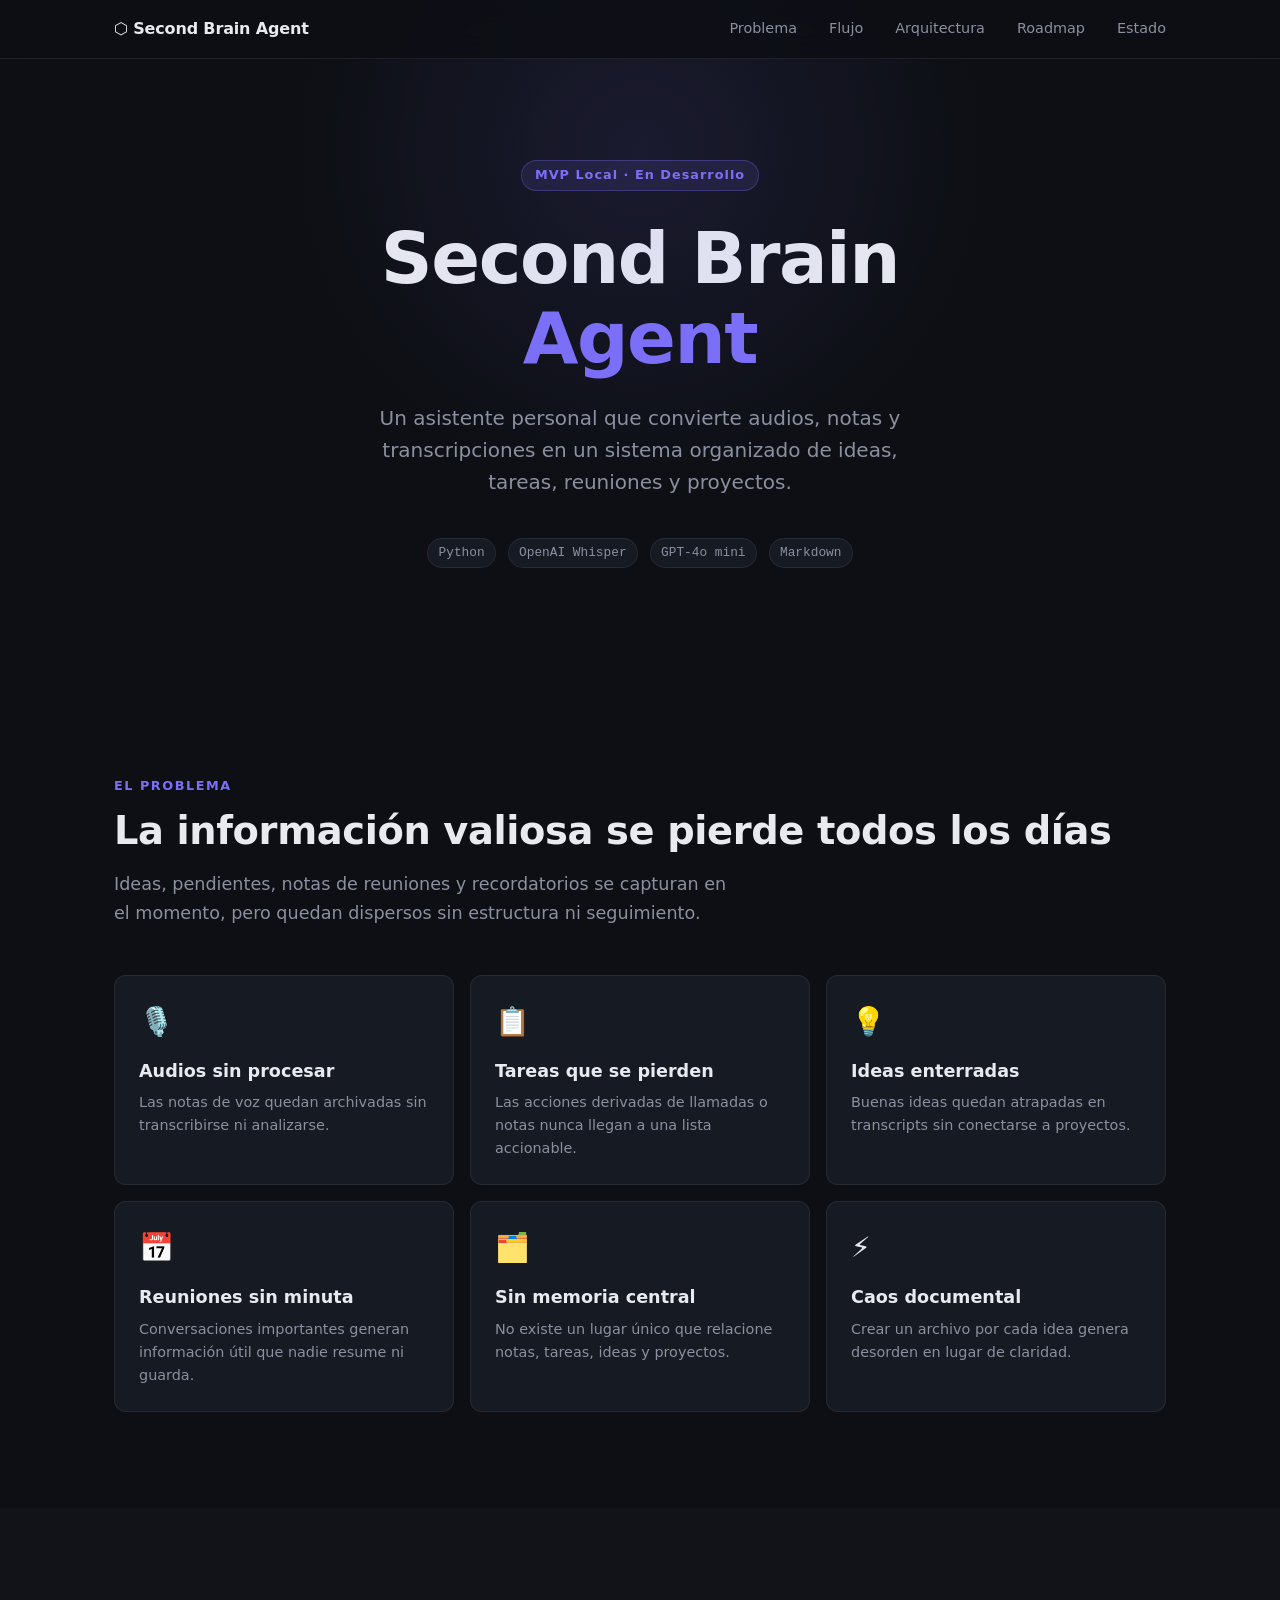
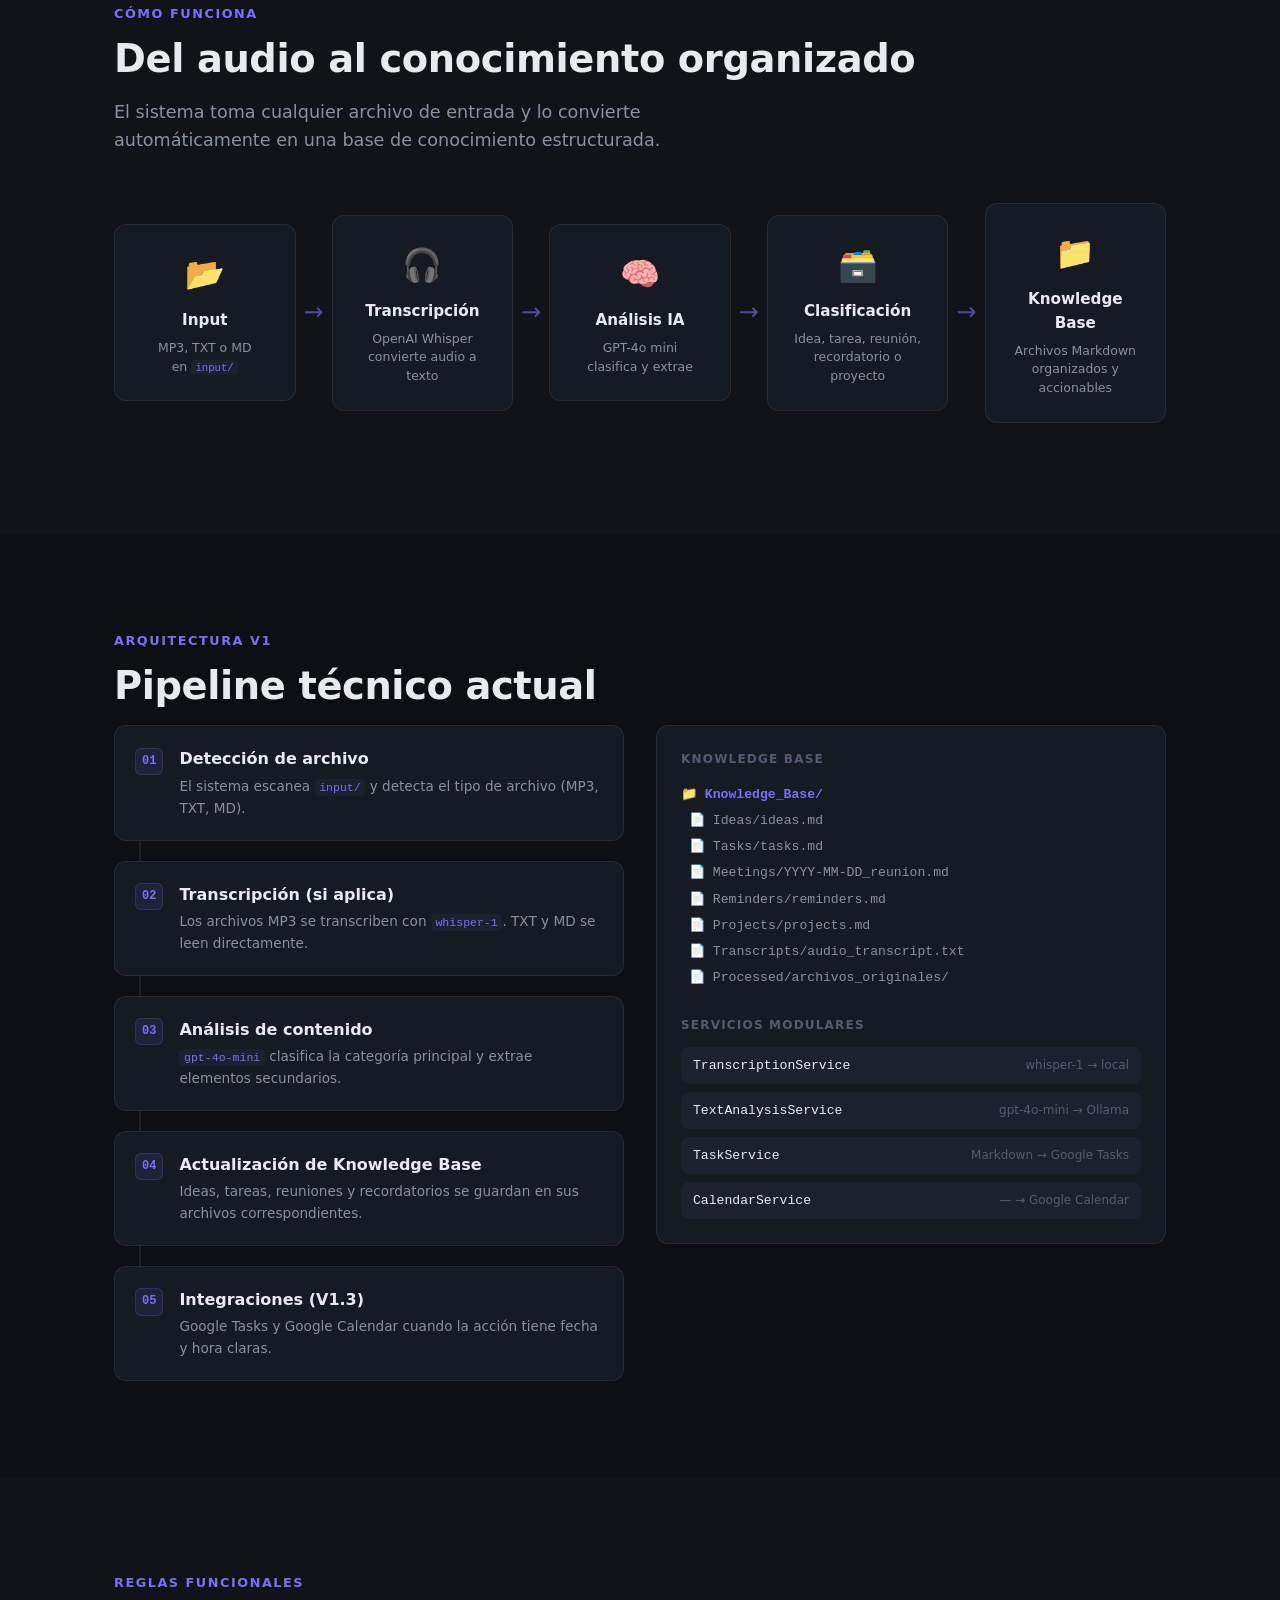
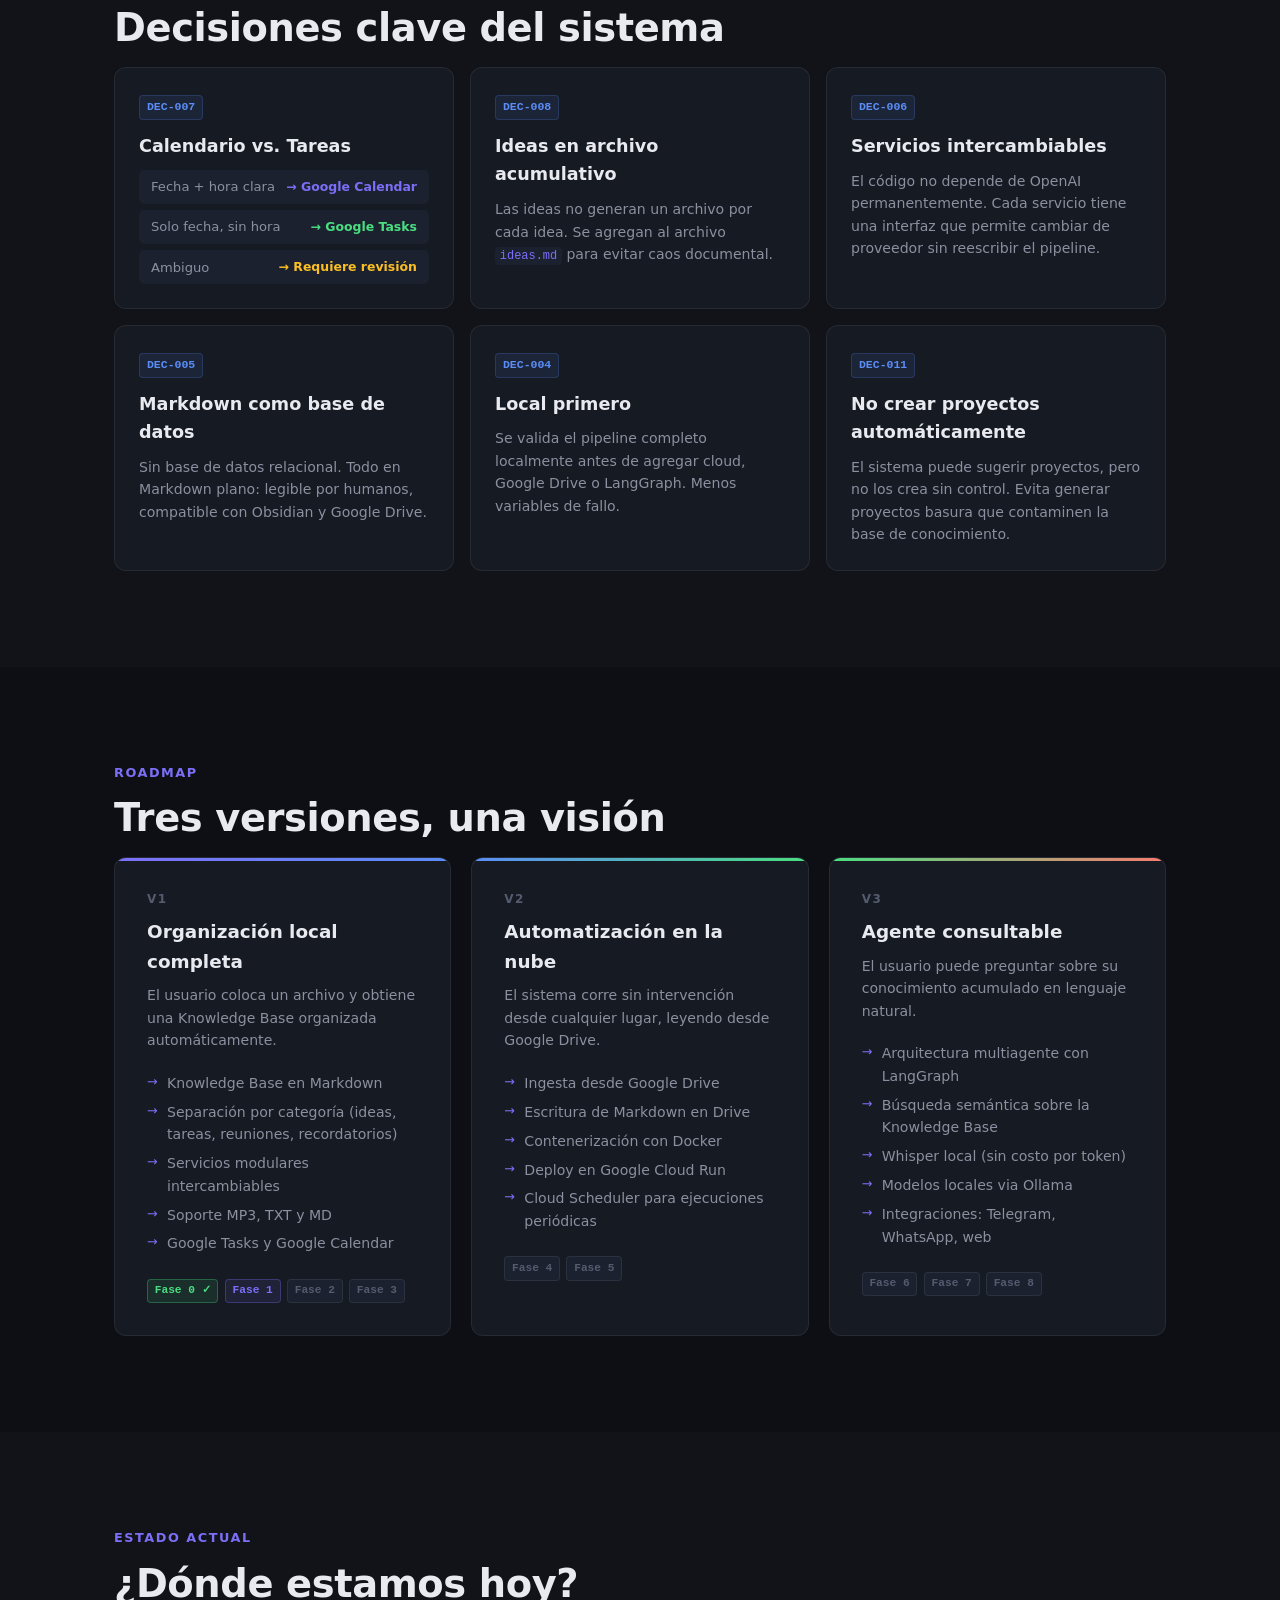
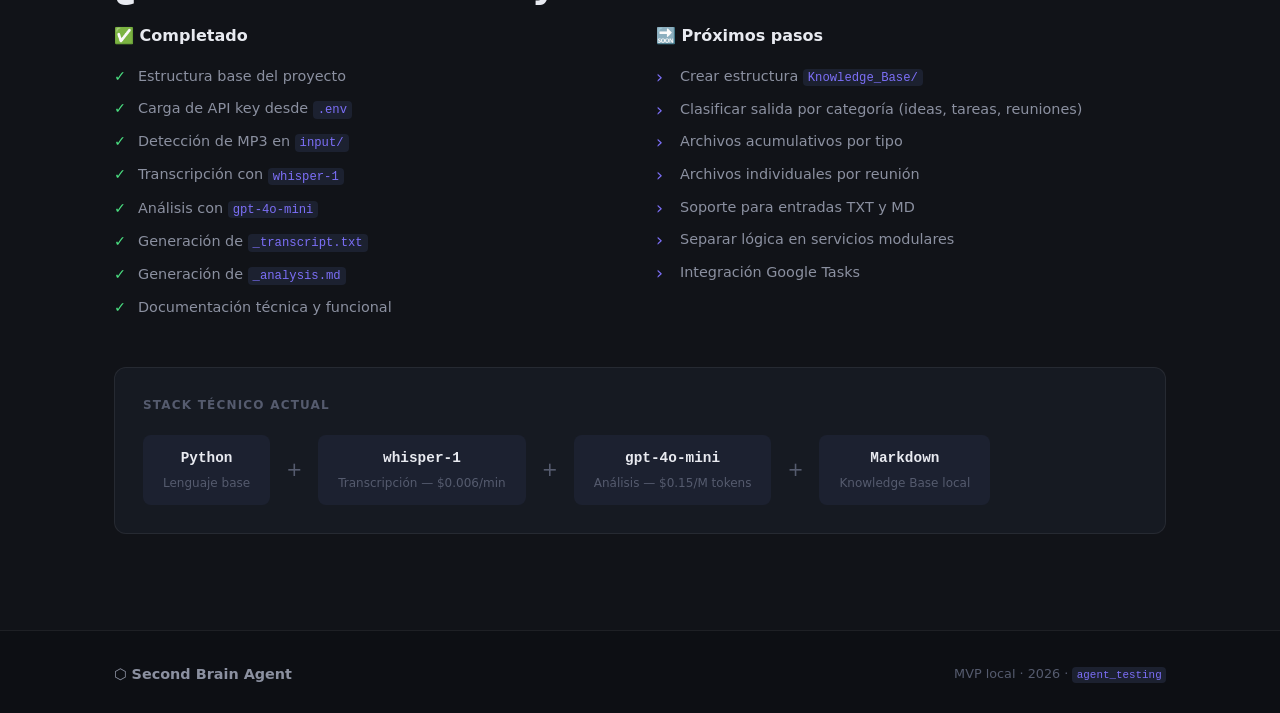
==== site/index.html @ 61d52dc9 "Refactor MVP into service modules Refactor MVP into service modules" ====
<!DOCTYPE html>
<html lang="es">
<head>
  <meta charset="UTF-8">
  <meta name="viewport" content="width=device-width, initial-scale=1.0">
  <title>Second Brain Agent</title>
  <link rel="stylesheet" href="styles.css">
</head>
<body>

  <!-- NAV -->
  <nav>
    <div class="nav-inner">
      <span class="nav-logo">⬡ Second Brain Agent</span>
      <div class="nav-links">
        <a href="#problema">Problema</a>
        <a href="#flujo">Flujo</a>
        <a href="#arquitectura">Arquitectura</a>
        <a href="#roadmap">Roadmap</a>
        <a href="#estado">Estado</a>
      </div>
    </div>
  </nav>

  <!-- HERO -->
  <section class="hero">
    <div class="container">
      <div class="badge">MVP Local · En Desarrollo</div>
      <h1>Second Brain<br><span class="accent">Agent</span></h1>
      <p class="hero-sub">
        Un asistente personal que convierte audios, notas y transcripciones
        en un sistema organizado de ideas, tareas, reuniones y proyectos.
      </p>
      <div class="hero-stack">
        <span class="tag">Python</span>
        <span class="tag">OpenAI Whisper</span>
        <span class="tag">GPT-4o mini</span>
        <span class="tag">Markdown</span>
      </div>
    </div>
  </section>

  <!-- PROBLEMA -->
  <section id="problema" class="section">
    <div class="container">
      <div class="section-label">El problema</div>
      <h2>La información valiosa se pierde todos los días</h2>
      <p class="section-intro">
        Ideas, pendientes, notas de reuniones y recordatorios se capturan en el momento,
        pero quedan dispersos sin estructura ni seguimiento.
      </p>
      <div class="problems-grid">
        <div class="problem-card">
          <div class="problem-icon">🎙️</div>
          <h3>Audios sin procesar</h3>
          <p>Las notas de voz quedan archivadas sin transcribirse ni analizarse.</p>
        </div>
        <div class="problem-card">
          <div class="problem-icon">📋</div>
          <h3>Tareas que se pierden</h3>
          <p>Las acciones derivadas de llamadas o notas nunca llegan a una lista accionable.</p>
        </div>
        <div class="problem-card">
          <div class="problem-icon">💡</div>
          <h3>Ideas enterradas</h3>
          <p>Buenas ideas quedan atrapadas en transcripts sin conectarse a proyectos.</p>
        </div>
        <div class="problem-card">
          <div class="problem-icon">📅</div>
          <h3>Reuniones sin minuta</h3>
          <p>Conversaciones importantes generan información útil que nadie resume ni guarda.</p>
        </div>
        <div class="problem-card">
          <div class="problem-icon">🗂️</div>
          <h3>Sin memoria central</h3>
          <p>No existe un lugar único que relacione notas, tareas, ideas y proyectos.</p>
        </div>
        <div class="problem-card">
          <div class="problem-icon">⚡</div>
          <h3>Caos documental</h3>
          <p>Crear un archivo por cada idea genera desorden en lugar de claridad.</p>
        </div>
      </div>
    </div>
  </section>

  <!-- FLUJO -->
  <section id="flujo" class="section section-dark">
    <div class="container">
      <div class="section-label">Cómo funciona</div>
      <h2>Del audio al conocimiento organizado</h2>
      <p class="section-intro">
        El sistema toma cualquier archivo de entrada y lo convierte automáticamente
        en una base de conocimiento estructurada.
      </p>
      <div class="flow">
        <div class="flow-step">
          <div class="flow-icon">📂</div>
          <div class="flow-label">Input</div>
          <div class="flow-desc">MP3, TXT o MD<br>en <code>input/</code></div>
        </div>
        <div class="flow-arrow">→</div>
        <div class="flow-step">
          <div class="flow-icon">🎧</div>
          <div class="flow-label">Transcripción</div>
          <div class="flow-desc">OpenAI Whisper<br>convierte audio a texto</div>
        </div>
        <div class="flow-arrow">→</div>
        <div class="flow-step">
          <div class="flow-icon">🧠</div>
          <div class="flow-label">Análisis IA</div>
          <div class="flow-desc">GPT-4o mini<br>clasifica y extrae</div>
        </div>
        <div class="flow-arrow">→</div>
        <div class="flow-step">
          <div class="flow-icon">🗃️</div>
          <div class="flow-label">Clasificación</div>
          <div class="flow-desc">Idea, tarea, reunión,<br>recordatorio o proyecto</div>
        </div>
        <div class="flow-arrow">→</div>
        <div class="flow-step">
          <div class="flow-icon">📁</div>
          <div class="flow-label">Knowledge Base</div>
          <div class="flow-desc">Archivos Markdown<br>organizados y accionables</div>
        </div>
      </div>
    </div>
  </section>

  <!-- ARQUITECTURA V1 -->
  <section id="arquitectura" class="section">
    <div class="container">
      <div class="section-label">Arquitectura V1</div>
      <h2>Pipeline técnico actual</h2>
      <div class="arch-grid">
        <div class="arch-pipeline">
          <div class="pipeline-step">
            <span class="step-num">01</span>
            <div>
              <strong>Detección de archivo</strong>
              <p>El sistema escanea <code>input/</code> y detecta el tipo de archivo (MP3, TXT, MD).</p>
            </div>
          </div>
          <div class="pipeline-connector"></div>
          <div class="pipeline-step">
            <span class="step-num">02</span>
            <div>
              <strong>Transcripción (si aplica)</strong>
              <p>Los archivos MP3 se transcriben con <code>whisper-1</code>. TXT y MD se leen directamente.</p>
            </div>
          </div>
          <div class="pipeline-connector"></div>
          <div class="pipeline-step">
            <span class="step-num">03</span>
            <div>
              <strong>Análisis de contenido</strong>
              <p><code>gpt-4o-mini</code> clasifica la categoría principal y extrae elementos secundarios.</p>
            </div>
          </div>
          <div class="pipeline-connector"></div>
          <div class="pipeline-step">
            <span class="step-num">04</span>
            <div>
              <strong>Actualización de Knowledge Base</strong>
              <p>Ideas, tareas, reuniones y recordatorios se guardan en sus archivos correspondientes.</p>
            </div>
          </div>
          <div class="pipeline-connector"></div>
          <div class="pipeline-step">
            <span class="step-num">05</span>
            <div>
              <strong>Integraciones (V1.3)</strong>
              <p>Google Tasks y Google Calendar cuando la acción tiene fecha y hora claras.</p>
            </div>
          </div>
        </div>
        <div class="arch-output">
          <div class="output-title">Knowledge Base</div>
          <div class="file-tree">
            <div class="tree-item folder">📁 Knowledge_Base/</div>
            <div class="tree-item file">  📄 Ideas/ideas.md</div>
            <div class="tree-item file">  📄 Tasks/tasks.md</div>
            <div class="tree-item file">  📄 Meetings/YYYY-MM-DD_reunion.md</div>
            <div class="tree-item file">  📄 Reminders/reminders.md</div>
            <div class="tree-item file">  📄 Projects/projects.md</div>
            <div class="tree-item file">  📄 Transcripts/audio_transcript.txt</div>
            <div class="tree-item file">  📄 Processed/archivos_originales/</div>
          </div>
          <div class="services-title">Servicios modulares</div>
          <div class="services-list">
            <div class="service-item">
              <span class="service-name">TranscriptionService</span>
              <span class="service-impl">whisper-1 → local</span>
            </div>
            <div class="service-item">
              <span class="service-name">TextAnalysisService</span>
              <span class="service-impl">gpt-4o-mini → Ollama</span>
            </div>
            <div class="service-item">
              <span class="service-name">TaskService</span>
              <span class="service-impl">Markdown → Google Tasks</span>
            </div>
            <div class="service-item">
              <span class="service-name">CalendarService</span>
              <span class="service-impl">— → Google Calendar</span>
            </div>
          </div>
        </div>
      </div>
    </div>
  </section>

  <!-- DECISIONES -->
  <section class="section section-dark">
    <div class="container">
      <div class="section-label">Reglas funcionales</div>
      <h2>Decisiones clave del sistema</h2>
      <div class="decisions-grid">
        <div class="decision-card">
          <div class="decision-tag">DEC-007</div>
          <h3>Calendario vs. Tareas</h3>
          <div class="rule-table">
            <div class="rule-row">
              <span class="rule-case">Fecha + hora clara</span>
              <span class="rule-result result-calendar">→ Google Calendar</span>
            </div>
            <div class="rule-row">
              <span class="rule-case">Solo fecha, sin hora</span>
              <span class="rule-result result-task">→ Google Tasks</span>
            </div>
            <div class="rule-row">
              <span class="rule-case">Ambiguo</span>
              <span class="rule-result result-review">→ Requiere revisión</span>
            </div>
          </div>
        </div>
        <div class="decision-card">
          <div class="decision-tag">DEC-008</div>
          <h3>Ideas en archivo acumulativo</h3>
          <p>Las ideas no generan un archivo por cada idea. Se agregan al archivo <code>ideas.md</code> para evitar caos documental.</p>
        </div>
        <div class="decision-card">
          <div class="decision-tag">DEC-006</div>
          <h3>Servicios intercambiables</h3>
          <p>El código no depende de OpenAI permanentemente. Cada servicio tiene una interfaz que permite cambiar de proveedor sin reescribir el pipeline.</p>
        </div>
        <div class="decision-card">
          <div class="decision-tag">DEC-005</div>
          <h3>Markdown como base de datos</h3>
          <p>Sin base de datos relacional. Todo en Markdown plano: legible por humanos, compatible con Obsidian y Google Drive.</p>
        </div>
        <div class="decision-card">
          <div class="decision-tag">DEC-004</div>
          <h3>Local primero</h3>
          <p>Se valida el pipeline completo localmente antes de agregar cloud, Google Drive o LangGraph. Menos variables de fallo.</p>
        </div>
        <div class="decision-card">
          <div class="decision-tag">DEC-011</div>
          <h3>No crear proyectos automáticamente</h3>
          <p>El sistema puede sugerir proyectos, pero no los crea sin control. Evita generar proyectos basura que contaminen la base de conocimiento.</p>
        </div>
      </div>
    </div>
  </section>

  <!-- ROADMAP -->
  <section id="roadmap" class="section">
    <div class="container">
      <div class="section-label">Roadmap</div>
      <h2>Tres versiones, una visión</h2>
      <div class="roadmap-grid">
        <div class="roadmap-card roadmap-v1">
          <div class="roadmap-version">V1</div>
          <h3>Organización local completa</h3>
          <p class="roadmap-goal">El usuario coloca un archivo y obtiene una Knowledge Base organizada automáticamente.</p>
          <ul>
            <li>Knowledge Base en Markdown</li>
            <li>Separación por categoría (ideas, tareas, reuniones, recordatorios)</li>
            <li>Servicios modulares intercambiables</li>
            <li>Soporte MP3, TXT y MD</li>
            <li>Google Tasks y Google Calendar</li>
          </ul>
          <div class="roadmap-phases">
            <span class="phase done">Fase 0 ✓</span>
            <span class="phase active">Fase 1</span>
            <span class="phase">Fase 2</span>
            <span class="phase">Fase 3</span>
          </div>
        </div>
        <div class="roadmap-card roadmap-v2">
          <div class="roadmap-version">V2</div>
          <h3>Automatización en la nube</h3>
          <p class="roadmap-goal">El sistema corre sin intervención desde cualquier lugar, leyendo desde Google Drive.</p>
          <ul>
            <li>Ingesta desde Google Drive</li>
            <li>Escritura de Markdown en Drive</li>
            <li>Contenerización con Docker</li>
            <li>Deploy en Google Cloud Run</li>
            <li>Cloud Scheduler para ejecuciones periódicas</li>
          </ul>
          <div class="roadmap-phases">
            <span class="phase">Fase 4</span>
            <span class="phase">Fase 5</span>
          </div>
        </div>
        <div class="roadmap-card roadmap-v3">
          <div class="roadmap-version">V3</div>
          <h3>Agente consultable</h3>
          <p class="roadmap-goal">El usuario puede preguntar sobre su conocimiento acumulado en lenguaje natural.</p>
          <ul>
            <li>Arquitectura multiagente con LangGraph</li>
            <li>Búsqueda semántica sobre la Knowledge Base</li>
            <li>Whisper local (sin costo por token)</li>
            <li>Modelos locales via Ollama</li>
            <li>Integraciones: Telegram, WhatsApp, web</li>
          </ul>
          <div class="roadmap-phases">
            <span class="phase">Fase 6</span>
            <span class="phase">Fase 7</span>
            <span class="phase">Fase 8</span>
          </div>
        </div>
      </div>
    </div>
  </section>

  <!-- ESTADO Y PRÓXIMOS PASOS -->
  <section id="estado" class="section section-dark">
    <div class="container">
      <div class="section-label">Estado actual</div>
      <h2>¿Dónde estamos hoy?</h2>
      <div class="status-grid">
        <div class="status-col">
          <h3>✅ Completado</h3>
          <ul class="status-list done-list">
            <li>Estructura base del proyecto</li>
            <li>Carga de API key desde <code>.env</code></li>
            <li>Detección de MP3 en <code>input/</code></li>
            <li>Transcripción con <code>whisper-1</code></li>
            <li>Análisis con <code>gpt-4o-mini</code></li>
            <li>Generación de <code>_transcript.txt</code></li>
            <li>Generación de <code>_analysis.md</code></li>
            <li>Documentación técnica y funcional</li>
          </ul>
        </div>
        <div class="status-col">
          <h3>🔜 Próximos pasos</h3>
          <ul class="status-list next-list">
            <li>Crear estructura <code>Knowledge_Base/</code></li>
            <li>Clasificar salida por categoría (ideas, tareas, reuniones)</li>
            <li>Archivos acumulativos por tipo</li>
            <li>Archivos individuales por reunión</li>
            <li>Soporte para entradas TXT y MD</li>
            <li>Separar lógica en servicios modulares</li>
            <li>Integración Google Tasks</li>
          </ul>
        </div>
      </div>
      <div class="current-stack">
        <div class="stack-title">Stack técnico actual</div>
        <div class="stack-items">
          <div class="stack-item">
            <div class="stack-name">Python</div>
            <div class="stack-role">Lenguaje base</div>
          </div>
          <div class="stack-sep">+</div>
          <div class="stack-item">
            <div class="stack-name">whisper-1</div>
            <div class="stack-role">Transcripción — $0.006/min</div>
          </div>
          <div class="stack-sep">+</div>
          <div class="stack-item">
            <div class="stack-name">gpt-4o-mini</div>
            <div class="stack-role">Análisis — $0.15/M tokens</div>
          </div>
          <div class="stack-sep">+</div>
          <div class="stack-item">
            <div class="stack-name">Markdown</div>
            <div class="stack-role">Knowledge Base local</div>
          </div>
        </div>
      </div>
    </div>
  </section>

  <!-- FOOTER -->
  <footer>
    <div class="container">
      <div class="footer-inner">
        <span class="footer-logo">⬡ Second Brain Agent</span>
        <span class="footer-note">MVP local · 2026 · <code>agent_testing</code></span>
      </div>
    </div>
  </footer>

</body>
</html>
---- site/styles.css ----
/* ─── Reset & Base ─────────────────────────────────── */
*, *::before, *::after { box-sizing: border-box; margin: 0; padding: 0; }

:root {
  --bg:         #0d0f14;
  --bg-alt:     #111318;
  --surface:    #161a22;
  --surface-2:  #1c2130;
  --border:     #ffffff12;
  --accent:     #7c6ff7;
  --accent-2:   #5b8df7;
  --accent-3:   #f77c6f;
  --text:       #e8eaf0;
  --text-muted: #8b90a0;
  --text-dim:   #555b6e;
  --green:      #4ade80;
  --yellow:     #fbbf24;
  --radius:     12px;
  --radius-sm:  8px;
  --font:       'Segoe UI', system-ui, -apple-system, sans-serif;
  --mono:       'Cascadia Code', 'Fira Code', 'Consolas', monospace;
}

html { scroll-behavior: smooth; }

body {
  font-family: var(--font);
  background: var(--bg);
  color: var(--text);
  line-height: 1.6;
  font-size: 16px;
}

/* ─── Typography ────────────────────────────────────── */
h1 { font-size: clamp(2.5rem, 6vw, 4.5rem); font-weight: 800; line-height: 1.1; letter-spacing: -0.02em; }
h2 { font-size: clamp(1.6rem, 3vw, 2.4rem); font-weight: 700; line-height: 1.2; letter-spacing: -0.01em; margin-bottom: 1rem; }
h3 { font-size: 1.1rem; font-weight: 600; margin-bottom: 0.5rem; }
p  { color: var(--text-muted); }
a  { color: var(--accent); text-decoration: none; }
a:hover { text-decoration: underline; }

code {
  font-family: var(--mono);
  font-size: 0.85em;
  background: var(--surface-2);
  color: var(--accent);
  padding: 0.15em 0.4em;
  border-radius: 4px;
}

/* ─── Layout ────────────────────────────────────────── */
.container { max-width: 1100px; margin: 0 auto; padding: 0 1.5rem; }
.section { padding: 6rem 0; }
.section-dark { background: var(--bg-alt); }

.section-label {
  font-size: 0.8rem;
  font-weight: 600;
  text-transform: uppercase;
  letter-spacing: 0.12em;
  color: var(--accent);
  margin-bottom: 0.75rem;
}

.section-intro {
  font-size: 1.1rem;
  max-width: 620px;
  margin-bottom: 3rem;
  color: var(--text-muted);
}

/* ─── Nav ───────────────────────────────────────────── */
nav {
  position: fixed;
  top: 0; left: 0; right: 0;
  z-index: 100;
  background: rgba(13,15,20,0.85);
  backdrop-filter: blur(12px);
  border-bottom: 1px solid var(--border);
}

.nav-inner {
  max-width: 1100px;
  margin: 0 auto;
  padding: 1rem 1.5rem;
  display: flex;
  align-items: center;
  justify-content: space-between;
}

.nav-logo {
  font-weight: 700;
  font-size: 1rem;
  color: var(--text);
  letter-spacing: -0.01em;
}

.nav-links { display: flex; gap: 2rem; }
.nav-links a { color: var(--text-muted); font-size: 0.9rem; transition: color 0.2s; }
.nav-links a:hover { color: var(--text); text-decoration: none; }

/* ─── Hero ──────────────────────────────────────────── */
.hero {
  padding: 10rem 0 7rem;
  text-align: center;
  position: relative;
  overflow: hidden;
}

.hero::before {
  content: '';
  position: absolute;
  top: -200px; left: 50%; transform: translateX(-50%);
  width: 700px; height: 700px;
  background: radial-gradient(circle, rgba(124,111,247,0.12) 0%, transparent 70%);
  pointer-events: none;
}

.badge {
  display: inline-block;
  background: rgba(124,111,247,0.12);
  border: 1px solid rgba(124,111,247,0.3);
  color: var(--accent);
  font-size: 0.8rem;
  font-weight: 600;
  letter-spacing: 0.08em;
  padding: 0.35em 1em;
  border-radius: 999px;
  margin-bottom: 1.75rem;
}

.accent { color: var(--accent); }

.hero-sub {
  font-size: clamp(1rem, 2vw, 1.25rem);
  color: var(--text-muted);
  max-width: 560px;
  margin: 1.5rem auto 2.5rem;
}

.hero-stack { display: flex; gap: 0.75rem; justify-content: center; flex-wrap: wrap; }

.tag {
  background: var(--surface);
  border: 1px solid var(--border);
  color: var(--text-muted);
  font-size: 0.8rem;
  font-family: var(--mono);
  padding: 0.3em 0.8em;
  border-radius: 999px;
}

/* ─── Problem Grid ──────────────────────────────────── */
.problems-grid {
  display: grid;
  grid-template-columns: repeat(auto-fit, minmax(280px, 1fr));
  gap: 1rem;
}

.problem-card {
  background: var(--surface);
  border: 1px solid var(--border);
  border-radius: var(--radius);
  padding: 1.5rem;
  transition: border-color 0.2s, transform 0.2s;
}

.problem-card:hover {
  border-color: rgba(124,111,247,0.3);
  transform: translateY(-2px);
}

.problem-icon { font-size: 1.75rem; margin-bottom: 0.75rem; }
.problem-card h3 { color: var(--text); margin-bottom: 0.4rem; }
.problem-card p { font-size: 0.9rem; }

/* ─── Flow ──────────────────────────────────────────── */
.flow {
  display: flex;
  align-items: center;
  gap: 0.5rem;
  overflow-x: auto;
  padding-bottom: 1rem;
}

.flow-step {
  background: var(--surface);
  border: 1px solid var(--border);
  border-radius: var(--radius);
  padding: 1.5rem 1.25rem;
  text-align: center;
  min-width: 160px;
  flex: 1;
}

.flow-icon { font-size: 2rem; margin-bottom: 0.5rem; }
.flow-label { font-weight: 700; font-size: 0.95rem; color: var(--text); margin-bottom: 0.4rem; }
.flow-desc { font-size: 0.78rem; color: var(--text-muted); line-height: 1.5; }

.flow-arrow {
  font-size: 1.5rem;
  color: var(--accent);
  flex-shrink: 0;
  opacity: 0.6;
}

/* ─── Architecture ──────────────────────────────────── */
.arch-grid {
  display: grid;
  grid-template-columns: 1fr 1fr;
  gap: 2rem;
  align-items: start;
}

.arch-pipeline { display: flex; flex-direction: column; }

.pipeline-step {
  display: flex;
  gap: 1rem;
  align-items: flex-start;
  background: var(--surface);
  border: 1px solid var(--border);
  border-radius: var(--radius);
  padding: 1.25rem;
}

.pipeline-step strong { color: var(--text); display: block; margin-bottom: 0.25rem; }
.pipeline-step p { font-size: 0.85rem; }

.step-num {
  font-family: var(--mono);
  font-size: 0.75rem;
  font-weight: 700;
  color: var(--accent);
  background: rgba(124,111,247,0.1);
  border: 1px solid rgba(124,111,247,0.2);
  padding: 0.25em 0.5em;
  border-radius: 6px;
  flex-shrink: 0;
  margin-top: 0.1rem;
}

.pipeline-connector {
  width: 2px;
  height: 1.25rem;
  background: var(--border);
  margin-left: 1.55rem;
}

.arch-output {
  background: var(--surface);
  border: 1px solid var(--border);
  border-radius: var(--radius);
  padding: 1.5rem;
  position: sticky;
  top: 5rem;
}

.output-title, .services-title {
  font-size: 0.75rem;
  font-weight: 700;
  text-transform: uppercase;
  letter-spacing: 0.1em;
  color: var(--text-dim);
  margin-bottom: 0.75rem;
}

.services-title { margin-top: 1.5rem; }

.file-tree { font-family: var(--mono); font-size: 0.82rem; line-height: 2; }
.tree-item { color: var(--text-muted); }
.tree-item.folder { color: var(--accent); font-weight: 600; }
.tree-item.file { padding-left: 0.5rem; }

.services-list { display: flex; flex-direction: column; gap: 0.5rem; }

.service-item {
  display: flex;
  justify-content: space-between;
  align-items: center;
  background: var(--surface-2);
  border-radius: var(--radius-sm);
  padding: 0.5rem 0.75rem;
  font-size: 0.82rem;
}

.service-name { font-family: var(--mono); color: var(--text); }
.service-impl { color: var(--text-dim); font-size: 0.75rem; }

/* ─── Decisions ─────────────────────────────────────── */
.decisions-grid {
  display: grid;
  grid-template-columns: repeat(auto-fit, minmax(300px, 1fr));
  gap: 1rem;
}

.decision-card {
  background: var(--surface);
  border: 1px solid var(--border);
  border-radius: var(--radius);
  padding: 1.5rem;
}

.decision-tag {
  font-family: var(--mono);
  font-size: 0.72rem;
  font-weight: 700;
  color: var(--accent-2);
  background: rgba(91,141,247,0.1);
  border: 1px solid rgba(91,141,247,0.2);
  display: inline-block;
  padding: 0.2em 0.6em;
  border-radius: 4px;
  margin-bottom: 0.75rem;
}

.decision-card h3 { color: var(--text); margin-bottom: 0.6rem; }
.decision-card p { font-size: 0.88rem; }

.rule-table { display: flex; flex-direction: column; gap: 0.4rem; margin-top: 0.5rem; }

.rule-row {
  display: flex;
  justify-content: space-between;
  align-items: center;
  font-size: 0.82rem;
  background: var(--surface-2);
  border-radius: 6px;
  padding: 0.4rem 0.75rem;
}

.rule-case { color: var(--text-muted); }
.rule-result { font-weight: 600; font-size: 0.78rem; }
.result-calendar { color: var(--accent); }
.result-task { color: var(--green); }
.result-review { color: var(--yellow); }

/* ─── Roadmap ───────────────────────────────────────── */
.roadmap-grid {
  display: grid;
  grid-template-columns: repeat(auto-fit, minmax(300px, 1fr));
  gap: 1.25rem;
}

.roadmap-card {
  border-radius: var(--radius);
  padding: 2rem;
  border: 1px solid var(--border);
  position: relative;
  overflow: hidden;
}

.roadmap-card::before {
  content: '';
  position: absolute;
  top: 0; left: 0; right: 0;
  height: 3px;
}

.roadmap-v1 { background: var(--surface); }
.roadmap-v1::before { background: linear-gradient(90deg, var(--accent), var(--accent-2)); }

.roadmap-v2 { background: var(--surface); }
.roadmap-v2::before { background: linear-gradient(90deg, var(--accent-2), #4ade80); }

.roadmap-v3 { background: var(--surface); }
.roadmap-v3::before { background: linear-gradient(90deg, #4ade80, var(--accent-3)); }

.roadmap-version {
  font-size: 0.75rem;
  font-weight: 800;
  text-transform: uppercase;
  letter-spacing: 0.12em;
  color: var(--text-dim);
  margin-bottom: 0.5rem;
}

.roadmap-card h3 { color: var(--text); font-size: 1.15rem; margin-bottom: 0.5rem; }
.roadmap-goal { font-size: 0.88rem; margin-bottom: 1.25rem; }

.roadmap-card ul {
  list-style: none;
  display: flex;
  flex-direction: column;
  gap: 0.4rem;
  margin-bottom: 1.5rem;
}

.roadmap-card li {
  font-size: 0.88rem;
  color: var(--text-muted);
  padding-left: 1.25rem;
  position: relative;
}

.roadmap-card li::before {
  content: '→';
  position: absolute;
  left: 0;
  color: var(--accent);
  font-size: 0.8rem;
}

.roadmap-phases { display: flex; gap: 0.4rem; flex-wrap: wrap; }

.phase {
  font-size: 0.7rem;
  font-weight: 600;
  font-family: var(--mono);
  background: var(--surface-2);
  border: 1px solid var(--border);
  color: var(--text-dim);
  padding: 0.2em 0.6em;
  border-radius: 4px;
}

.phase.done {
  background: rgba(74,222,128,0.1);
  border-color: rgba(74,222,128,0.3);
  color: var(--green);
}

.phase.active {
  background: rgba(124,111,247,0.1);
  border-color: rgba(124,111,247,0.3);
  color: var(--accent);
}

/* ─── Status ────────────────────────────────────────── */
.status-grid {
  display: grid;
  grid-template-columns: 1fr 1fr;
  gap: 2rem;
  margin-bottom: 3rem;
}

.status-col h3 { color: var(--text); font-size: 1rem; margin-bottom: 1rem; }

.status-list { list-style: none; display: flex; flex-direction: column; gap: 0.6rem; }

.status-list li {
  font-size: 0.9rem;
  color: var(--text-muted);
  padding-left: 1.5rem;
  position: relative;
}

.done-list li::before {
  content: '✓';
  position: absolute;
  left: 0;
  color: var(--green);
  font-weight: 700;
}

.next-list li::before {
  content: '›';
  position: absolute;
  left: 0;
  color: var(--accent);
  font-size: 1.1rem;
  line-height: 1.4;
}

.current-stack {
  background: var(--surface);
  border: 1px solid var(--border);
  border-radius: var(--radius);
  padding: 1.75rem;
}

.stack-title {
  font-size: 0.75rem;
  font-weight: 700;
  text-transform: uppercase;
  letter-spacing: 0.1em;
  color: var(--text-dim);
  margin-bottom: 1.25rem;
}

.stack-items {
  display: flex;
  align-items: center;
  gap: 1rem;
  flex-wrap: wrap;
}

.stack-item {
  background: var(--surface-2);
  border-radius: var(--radius-sm);
  padding: 0.75rem 1.25rem;
  text-align: center;
}

.stack-name {
  font-family: var(--mono);
  font-size: 0.9rem;
  color: var(--text);
  font-weight: 600;
  margin-bottom: 0.2rem;
}

.stack-role { font-size: 0.75rem; color: var(--text-dim); }

.stack-sep {
  color: var(--text-dim);
  font-size: 1.2rem;
  font-weight: 300;
}

/* ─── Footer ────────────────────────────────────────── */
footer {
  border-top: 1px solid var(--border);
  padding: 2rem 0;
  background: var(--bg);
}

.footer-inner {
  display: flex;
  justify-content: space-between;
  align-items: center;
}

.footer-logo { font-weight: 700; color: var(--text-muted); font-size: 0.9rem; }
.footer-note { font-size: 0.8rem; color: var(--text-dim); }

/* ─── Responsive ────────────────────────────────────── */
@media (max-width: 768px) {
  .nav-links { display: none; }

  .flow {
    flex-direction: column;
    align-items: stretch;
  }
  .flow-arrow { transform: rotate(90deg); text-align: center; }
  .flow-step { min-width: unset; }

  .arch-grid { grid-template-columns: 1fr; }
  .arch-output { position: static; }

  .status-grid { grid-template-columns: 1fr; }

  .stack-items { flex-direction: column; align-items: stretch; }
  .stack-sep { display: none; }

  .footer-inner { flex-direction: column; gap: 0.5rem; text-align: center; }
}

@media (max-width: 480px) {
  .section { padding: 4rem 0; }
  .hero { padding: 7rem 0 5rem; }
}
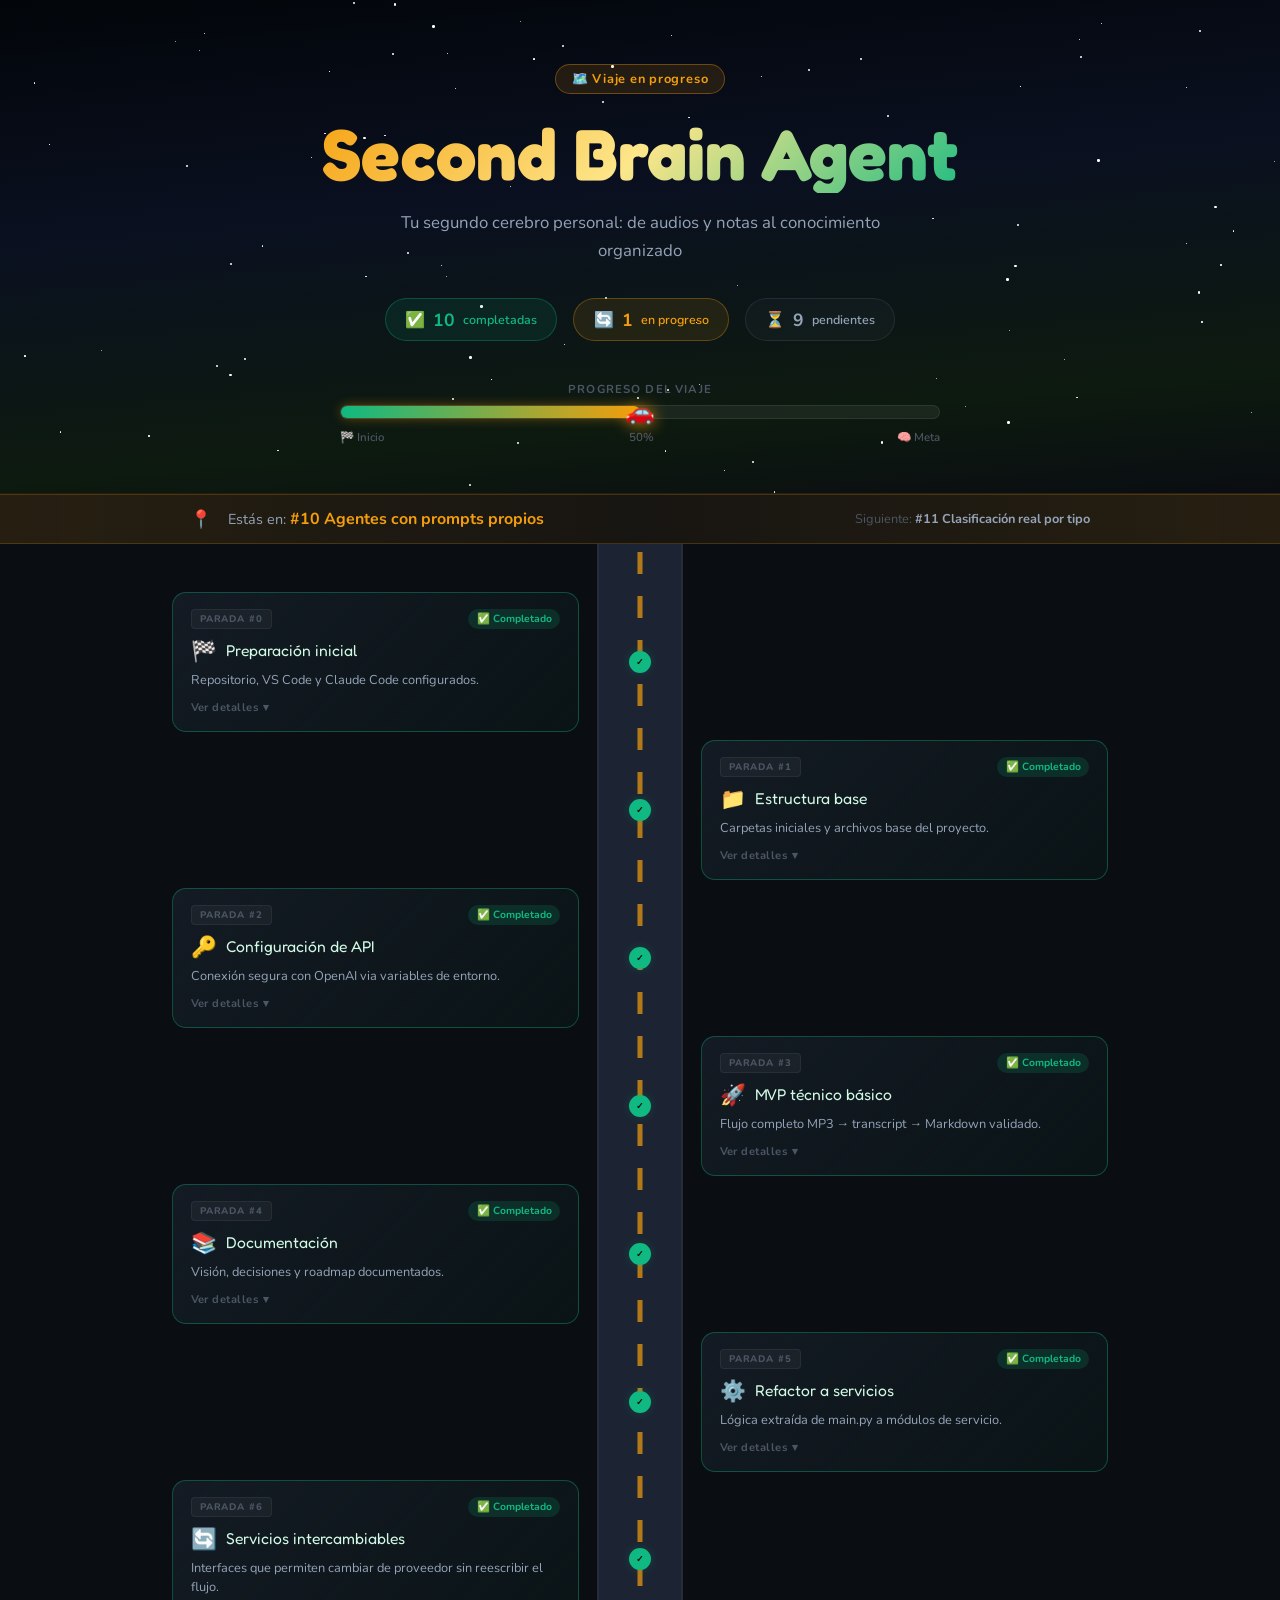
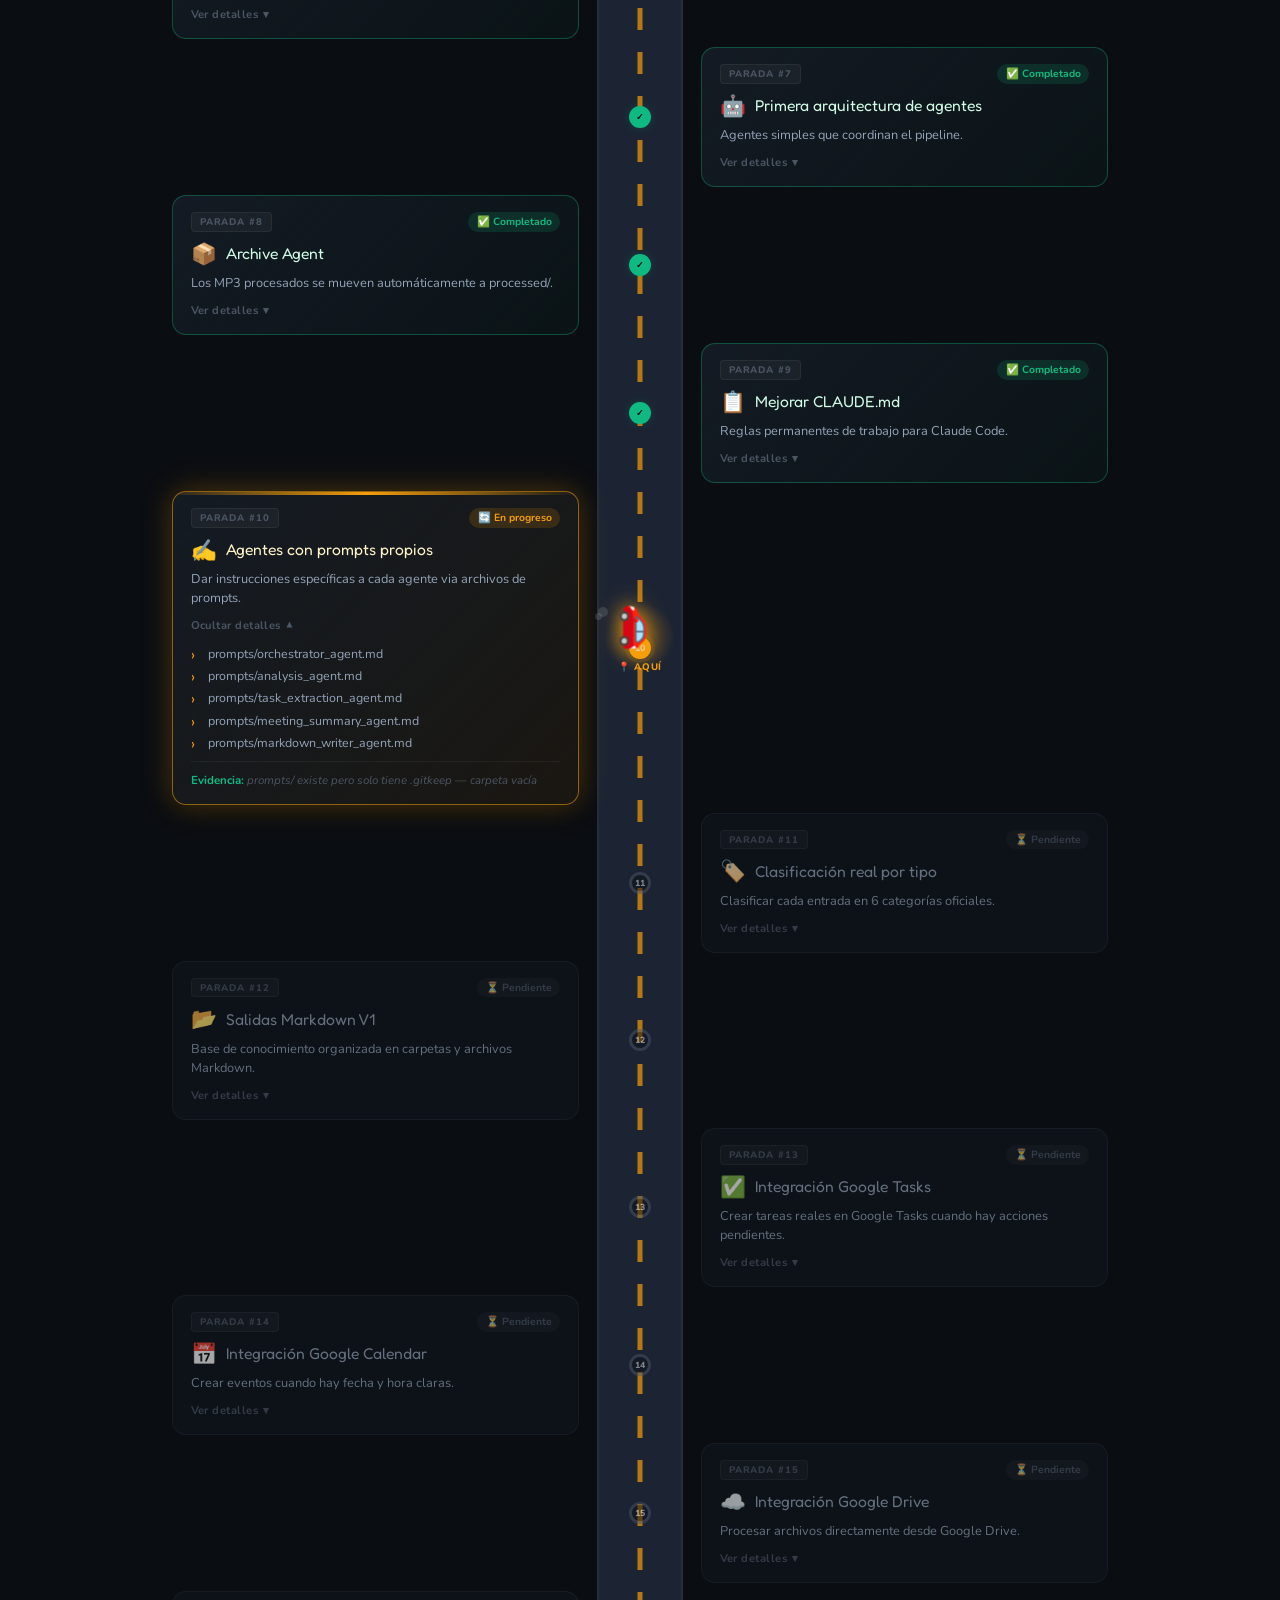
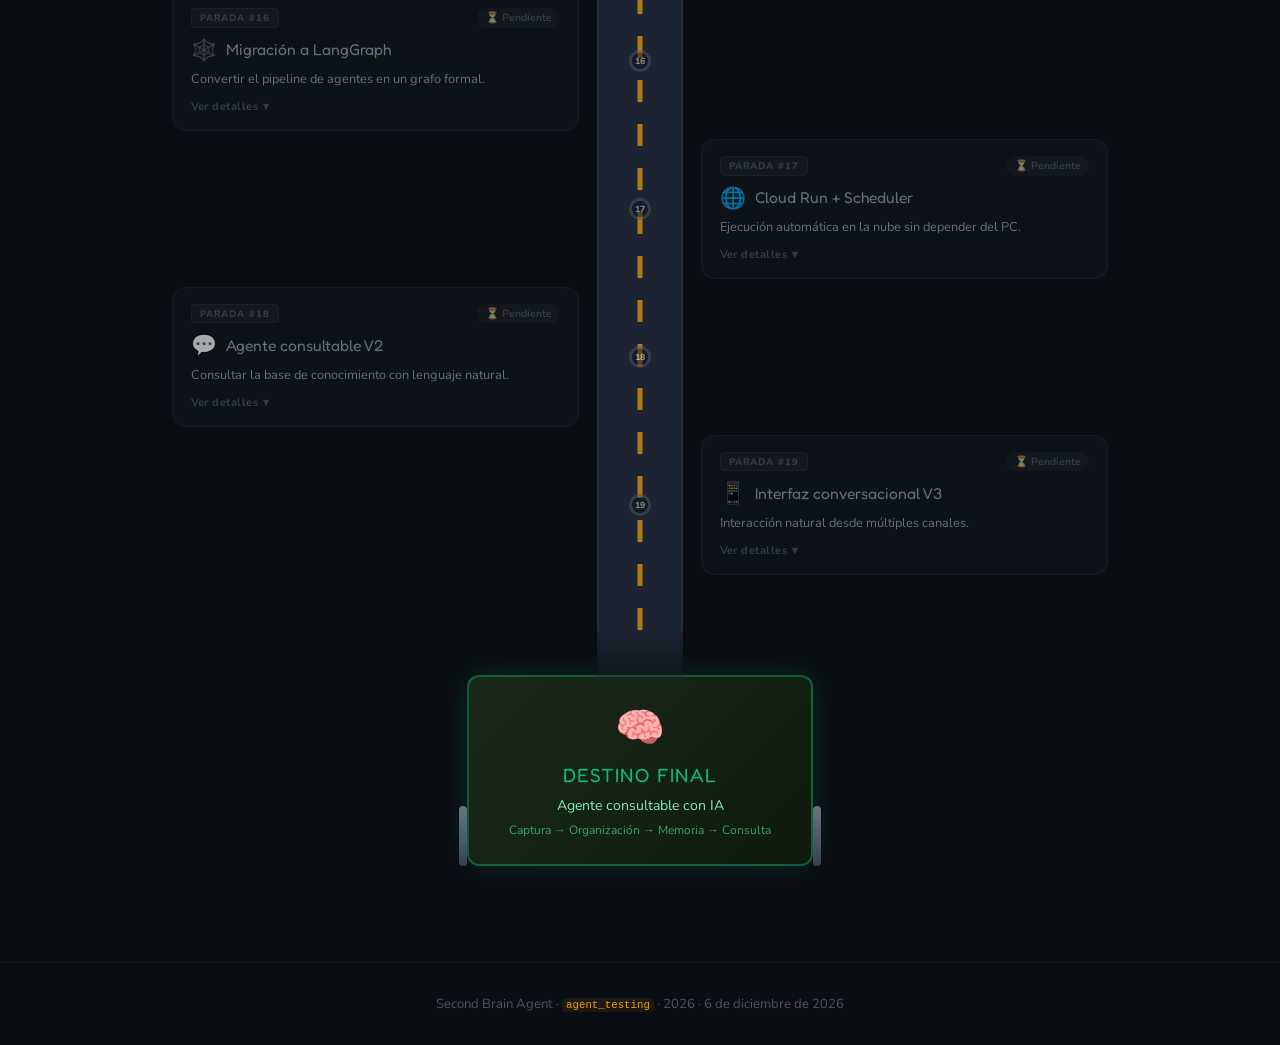
==== commit e0f77484: "Implement archive agent Implement archive agent" ====
--- a/site/index.html
+++ b/site/index.html
@@ -3,395 +3,108 @@
 <head>
   <meta charset="UTF-8">
   <meta name="viewport" content="width=device-width, initial-scale=1.0">
-  <title>Second Brain Agent</title>
+  <title>🗺️ Roadmap — Second Brain Agent</title>
+  <link rel="preconnect" href="https://fonts.googleapis.com">
+  <link rel="preconnect" href="https://fonts.gstatic.com" crossorigin>
+  <link href="https://fonts.googleapis.com/css2?family=Fredoka+One&family=Nunito:ital,wght@0,400;0,600;0,700;0,800;1,400&display=swap" rel="stylesheet">
   <link rel="stylesheet" href="styles.css">
 </head>
 <body>
 
-  <!-- NAV -->
-  <nav>
-    <div class="nav-inner">
-      <span class="nav-logo">⬡ Second Brain Agent</span>
-      <div class="nav-links">
-        <a href="#problema">Problema</a>
-        <a href="#flujo">Flujo</a>
-        <a href="#arquitectura">Arquitectura</a>
-        <a href="#roadmap">Roadmap</a>
-        <a href="#estado">Estado</a>
-      </div>
-    </div>
-  </nav>
-
   <!-- HERO -->
-  <section class="hero">
-    <div class="container">
-      <div class="badge">MVP Local · En Desarrollo</div>
-      <h1>Second Brain<br><span class="accent">Agent</span></h1>
-      <p class="hero-sub">
-        Un asistente personal que convierte audios, notas y transcripciones
-        en un sistema organizado de ideas, tareas, reuniones y proyectos.
-      </p>
-      <div class="hero-stack">
-        <span class="tag">Python</span>
-        <span class="tag">OpenAI Whisper</span>
-        <span class="tag">GPT-4o mini</span>
-        <span class="tag">Markdown</span>
-      </div>
-    </div>
-  </section>
-
-  <!-- PROBLEMA -->
-  <section id="problema" class="section">
-    <div class="container">
-      <div class="section-label">El problema</div>
-      <h2>La información valiosa se pierde todos los días</h2>
-      <p class="section-intro">
-        Ideas, pendientes, notas de reuniones y recordatorios se capturan en el momento,
-        pero quedan dispersos sin estructura ni seguimiento.
-      </p>
-      <div class="problems-grid">
-        <div class="problem-card">
-          <div class="problem-icon">🎙️</div>
-          <h3>Audios sin procesar</h3>
-          <p>Las notas de voz quedan archivadas sin transcribirse ni analizarse.</p>
+  <header class="hero">
+    <div class="stars" id="stars"></div>
+    <div class="hero-inner">
+      <div class="hero-pill">🗺️ Viaje en progreso</div>
+      <h1 class="hero-title">Second Brain Agent</h1>
+      <p class="hero-subtitle">Tu segundo cerebro personal: de audios y notas al conocimiento organizado</p>
+      <div class="stats-row">
+        <div class="stat done-stat">
+          <span class="stat-icon">✅</span>
+          <span class="stat-num" id="count-done">—</span>
+          <span class="stat-label">completadas</span>
         </div>
-        <div class="problem-card">
-          <div class="problem-icon">📋</div>
-          <h3>Tareas que se pierden</h3>
-          <p>Las acciones derivadas de llamadas o notas nunca llegan a una lista accionable.</p>
+        <div class="stat current-stat">
+          <span class="stat-icon">🔄</span>
+          <span class="stat-num">1</span>
+          <span class="stat-label">en progreso</span>
         </div>
-        <div class="problem-card">
-          <div class="problem-icon">💡</div>
-          <h3>Ideas enterradas</h3>
-          <p>Buenas ideas quedan atrapadas en transcripts sin conectarse a proyectos.</p>
-        </div>
-        <div class="problem-card">
-          <div class="problem-icon">📅</div>
-          <h3>Reuniones sin minuta</h3>
-          <p>Conversaciones importantes generan información útil que nadie resume ni guarda.</p>
-        </div>
-        <div class="problem-card">
-          <div class="problem-icon">🗂️</div>
-          <h3>Sin memoria central</h3>
-          <p>No existe un lugar único que relacione notas, tareas, ideas y proyectos.</p>
-        </div>
-        <div class="problem-card">
-          <div class="problem-icon">⚡</div>
-          <h3>Caos documental</h3>
-          <p>Crear un archivo por cada idea genera desorden en lugar de claridad.</p>
+        <div class="stat pending-stat">
+          <span class="stat-icon">⏳</span>
+          <span class="stat-num" id="count-pending">—</span>
+          <span class="stat-label">pendientes</span>
         </div>
       </div>
     </div>
-  </section>
 
-  <!-- FLUJO -->
-  <section id="flujo" class="section section-dark">
-    <div class="container">
-      <div class="section-label">Cómo funciona</div>
-      <h2>Del audio al conocimiento organizado</h2>
-      <p class="section-intro">
-        El sistema toma cualquier archivo de entrada y lo convierte automáticamente
-        en una base de conocimiento estructurada.
-      </p>
-      <div class="flow">
-        <div class="flow-step">
-          <div class="flow-icon">📂</div>
-          <div class="flow-label">Input</div>
-          <div class="flow-desc">MP3, TXT o MD<br>en <code>input/</code></div>
-        </div>
-        <div class="flow-arrow">→</div>
-        <div class="flow-step">
-          <div class="flow-icon">🎧</div>
-          <div class="flow-label">Transcripción</div>
-          <div class="flow-desc">OpenAI Whisper<br>convierte audio a texto</div>
-        </div>
-        <div class="flow-arrow">→</div>
-        <div class="flow-step">
-          <div class="flow-icon">🧠</div>
-          <div class="flow-label">Análisis IA</div>
-          <div class="flow-desc">GPT-4o mini<br>clasifica y extrae</div>
-        </div>
-        <div class="flow-arrow">→</div>
-        <div class="flow-step">
-          <div class="flow-icon">🗃️</div>
-          <div class="flow-label">Clasificación</div>
-          <div class="flow-desc">Idea, tarea, reunión,<br>recordatorio o proyecto</div>
-        </div>
-        <div class="flow-arrow">→</div>
-        <div class="flow-step">
-          <div class="flow-icon">📁</div>
-          <div class="flow-label">Knowledge Base</div>
-          <div class="flow-desc">Archivos Markdown<br>organizados y accionables</div>
-        </div>
+    <!-- Horizontal progress gauge -->
+    <div class="progress-gauge">
+      <div class="gauge-label">Progreso del viaje</div>
+      <div class="gauge-track">
+        <div class="gauge-fill" id="gauge-fill"></div>
+        <div class="gauge-car" id="gauge-car">🚗</div>
+      </div>
+      <div class="gauge-ends">
+        <span>🏁 Inicio</span>
+        <span id="gauge-pct">0%</span>
+        <span>🧠 Meta</span>
       </div>
     </div>
-  </section>
+  </header>
 
-  <!-- ARQUITECTURA V1 -->
-  <section id="arquitectura" class="section">
-    <div class="container">
-      <div class="section-label">Arquitectura V1</div>
-      <h2>Pipeline técnico actual</h2>
-      <div class="arch-grid">
-        <div class="arch-pipeline">
-          <div class="pipeline-step">
-            <span class="step-num">01</span>
-            <div>
-              <strong>Detección de archivo</strong>
-              <p>El sistema escanea <code>input/</code> y detecta el tipo de archivo (MP3, TXT, MD).</p>
-            </div>
-          </div>
-          <div class="pipeline-connector"></div>
-          <div class="pipeline-step">
-            <span class="step-num">02</span>
-            <div>
-              <strong>Transcripción (si aplica)</strong>
-              <p>Los archivos MP3 se transcriben con <code>whisper-1</code>. TXT y MD se leen directamente.</p>
-            </div>
-          </div>
-          <div class="pipeline-connector"></div>
-          <div class="pipeline-step">
-            <span class="step-num">03</span>
-            <div>
-              <strong>Análisis de contenido</strong>
-              <p><code>gpt-4o-mini</code> clasifica la categoría principal y extrae elementos secundarios.</p>
-            </div>
-          </div>
-          <div class="pipeline-connector"></div>
-          <div class="pipeline-step">
-            <span class="step-num">04</span>
-            <div>
-              <strong>Actualización de Knowledge Base</strong>
-              <p>Ideas, tareas, reuniones y recordatorios se guardan en sus archivos correspondientes.</p>
-            </div>
-          </div>
-          <div class="pipeline-connector"></div>
-          <div class="pipeline-step">
-            <span class="step-num">05</span>
-            <div>
-              <strong>Integraciones (V1.3)</strong>
-              <p>Google Tasks y Google Calendar cuando la acción tiene fecha y hora claras.</p>
-            </div>
-          </div>
+  <!-- CURRENT STEP BANNER -->
+  <div class="current-banner">
+    <div class="banner-inner">
+      <span class="banner-icon">📍</span>
+      <span class="banner-text">Estás en: <strong id="banner-title">—</strong></span>
+      <span class="banner-next">Siguiente: <span id="banner-next">—</span></span>
+    </div>
+  </div>
+
+  <!-- ROAD TIMELINE -->
+  <main class="road-main">
+    <div class="timeline-wrap" id="timeline-wrap">
+
+      <!-- The road strip (visual asphalt) -->
+      <div class="road-asphalt" id="road-asphalt">
+        <div class="road-dash" id="road-dash"></div>
+      </div>
+
+      <!-- The car — absolutely positioned on road -->
+      <div class="road-car" id="road-car">
+        <div class="car-glow"></div>
+        <div class="car-emoji">🚗</div>
+        <div class="car-label">📍 Aquí</div>
+        <div class="car-smoke smoke-1"></div>
+        <div class="car-smoke smoke-2"></div>
+      </div>
+
+      <!-- Steps — generated by script.js -->
+      <div class="steps-list" id="steps-list"></div>
+
+    </div>
+
+    <!-- Destination sign at the bottom -->
+    <div class="destination-block">
+      <div class="dest-road-end"></div>
+      <div class="dest-sign">
+        <div class="sign-post-left"></div>
+        <div class="sign-board">
+          <div class="sign-icon-big">🧠</div>
+          <div class="sign-title">DESTINO FINAL</div>
+          <div class="sign-line">Agente consultable con IA</div>
+          <div class="sign-line small">Captura → Organización → Memoria → Consulta</div>
         </div>
-        <div class="arch-output">
-          <div class="output-title">Knowledge Base</div>
-          <div class="file-tree">
-            <div class="tree-item folder">📁 Knowledge_Base/</div>
-            <div class="tree-item file">  📄 Ideas/ideas.md</div>
-            <div class="tree-item file">  📄 Tasks/tasks.md</div>
-            <div class="tree-item file">  📄 Meetings/YYYY-MM-DD_reunion.md</div>
-            <div class="tree-item file">  📄 Reminders/reminders.md</div>
-            <div class="tree-item file">  📄 Projects/projects.md</div>
-            <div class="tree-item file">  📄 Transcripts/audio_transcript.txt</div>
-            <div class="tree-item file">  📄 Processed/archivos_originales/</div>
-          </div>
-          <div class="services-title">Servicios modulares</div>
-          <div class="services-list">
-            <div class="service-item">
-              <span class="service-name">TranscriptionService</span>
-              <span class="service-impl">whisper-1 → local</span>
-            </div>
-            <div class="service-item">
-              <span class="service-name">TextAnalysisService</span>
-              <span class="service-impl">gpt-4o-mini → Ollama</span>
-            </div>
-            <div class="service-item">
-              <span class="service-name">TaskService</span>
-              <span class="service-impl">Markdown → Google Tasks</span>
-            </div>
-            <div class="service-item">
-              <span class="service-name">CalendarService</span>
-              <span class="service-impl">— → Google Calendar</span>
-            </div>
-          </div>
-        </div>
+        <div class="sign-post-right"></div>
       </div>
     </div>
-  </section>
+  </main>
 
-  <!-- DECISIONES -->
-  <section class="section section-dark">
-    <div class="container">
-      <div class="section-label">Reglas funcionales</div>
-      <h2>Decisiones clave del sistema</h2>
-      <div class="decisions-grid">
-        <div class="decision-card">
-          <div class="decision-tag">DEC-007</div>
-          <h3>Calendario vs. Tareas</h3>
-          <div class="rule-table">
-            <div class="rule-row">
-              <span class="rule-case">Fecha + hora clara</span>
-              <span class="rule-result result-calendar">→ Google Calendar</span>
-            </div>
-            <div class="rule-row">
-              <span class="rule-case">Solo fecha, sin hora</span>
-              <span class="rule-result result-task">→ Google Tasks</span>
-            </div>
-            <div class="rule-row">
-              <span class="rule-case">Ambiguo</span>
-              <span class="rule-result result-review">→ Requiere revisión</span>
-            </div>
-          </div>
-        </div>
-        <div class="decision-card">
-          <div class="decision-tag">DEC-008</div>
-          <h3>Ideas en archivo acumulativo</h3>
-          <p>Las ideas no generan un archivo por cada idea. Se agregan al archivo <code>ideas.md</code> para evitar caos documental.</p>
-        </div>
-        <div class="decision-card">
-          <div class="decision-tag">DEC-006</div>
-          <h3>Servicios intercambiables</h3>
-          <p>El código no depende de OpenAI permanentemente. Cada servicio tiene una interfaz que permite cambiar de proveedor sin reescribir el pipeline.</p>
-        </div>
-        <div class="decision-card">
-          <div class="decision-tag">DEC-005</div>
-          <h3>Markdown como base de datos</h3>
-          <p>Sin base de datos relacional. Todo en Markdown plano: legible por humanos, compatible con Obsidian y Google Drive.</p>
-        </div>
-        <div class="decision-card">
-          <div class="decision-tag">DEC-004</div>
-          <h3>Local primero</h3>
-          <p>Se valida el pipeline completo localmente antes de agregar cloud, Google Drive o LangGraph. Menos variables de fallo.</p>
-        </div>
-        <div class="decision-card">
-          <div class="decision-tag">DEC-011</div>
-          <h3>No crear proyectos automáticamente</h3>
-          <p>El sistema puede sugerir proyectos, pero no los crea sin control. Evita generar proyectos basura que contaminen la base de conocimiento.</p>
-        </div>
-      </div>
-    </div>
-  </section>
-
-  <!-- ROADMAP -->
-  <section id="roadmap" class="section">
-    <div class="container">
-      <div class="section-label">Roadmap</div>
-      <h2>Tres versiones, una visión</h2>
-      <div class="roadmap-grid">
-        <div class="roadmap-card roadmap-v1">
-          <div class="roadmap-version">V1</div>
-          <h3>Organización local completa</h3>
-          <p class="roadmap-goal">El usuario coloca un archivo y obtiene una Knowledge Base organizada automáticamente.</p>
-          <ul>
-            <li>Knowledge Base en Markdown</li>
-            <li>Separación por categoría (ideas, tareas, reuniones, recordatorios)</li>
-            <li>Servicios modulares intercambiables</li>
-            <li>Soporte MP3, TXT y MD</li>
-            <li>Google Tasks y Google Calendar</li>
-          </ul>
-          <div class="roadmap-phases">
-            <span class="phase done">Fase 0 ✓</span>
-            <span class="phase active">Fase 1</span>
-            <span class="phase">Fase 2</span>
-            <span class="phase">Fase 3</span>
-          </div>
-        </div>
-        <div class="roadmap-card roadmap-v2">
-          <div class="roadmap-version">V2</div>
-          <h3>Automatización en la nube</h3>
-          <p class="roadmap-goal">El sistema corre sin intervención desde cualquier lugar, leyendo desde Google Drive.</p>
-          <ul>
-            <li>Ingesta desde Google Drive</li>
-            <li>Escritura de Markdown en Drive</li>
-            <li>Contenerización con Docker</li>
-            <li>Deploy en Google Cloud Run</li>
-            <li>Cloud Scheduler para ejecuciones periódicas</li>
-          </ul>
-          <div class="roadmap-phases">
-            <span class="phase">Fase 4</span>
-            <span class="phase">Fase 5</span>
-          </div>
-        </div>
-        <div class="roadmap-card roadmap-v3">
-          <div class="roadmap-version">V3</div>
-          <h3>Agente consultable</h3>
-          <p class="roadmap-goal">El usuario puede preguntar sobre su conocimiento acumulado en lenguaje natural.</p>
-          <ul>
-            <li>Arquitectura multiagente con LangGraph</li>
-            <li>Búsqueda semántica sobre la Knowledge Base</li>
-            <li>Whisper local (sin costo por token)</li>
-            <li>Modelos locales via Ollama</li>
-            <li>Integraciones: Telegram, WhatsApp, web</li>
-          </ul>
-          <div class="roadmap-phases">
-            <span class="phase">Fase 6</span>
-            <span class="phase">Fase 7</span>
-            <span class="phase">Fase 8</span>
-          </div>
-        </div>
-      </div>
-    </div>
-  </section>
-
-  <!-- ESTADO Y PRÓXIMOS PASOS -->
-  <section id="estado" class="section section-dark">
-    <div class="container">
-      <div class="section-label">Estado actual</div>
-      <h2>¿Dónde estamos hoy?</h2>
-      <div class="status-grid">
-        <div class="status-col">
-          <h3>✅ Completado</h3>
-          <ul class="status-list done-list">
-            <li>Estructura base del proyecto</li>
-            <li>Carga de API key desde <code>.env</code></li>
-            <li>Detección de MP3 en <code>input/</code></li>
-            <li>Transcripción con <code>whisper-1</code></li>
-            <li>Análisis con <code>gpt-4o-mini</code></li>
-            <li>Generación de <code>_transcript.txt</code></li>
-            <li>Generación de <code>_analysis.md</code></li>
-            <li>Documentación técnica y funcional</li>
-          </ul>
-        </div>
-        <div class="status-col">
-          <h3>🔜 Próximos pasos</h3>
-          <ul class="status-list next-list">
-            <li>Crear estructura <code>Knowledge_Base/</code></li>
-            <li>Clasificar salida por categoría (ideas, tareas, reuniones)</li>
-            <li>Archivos acumulativos por tipo</li>
-            <li>Archivos individuales por reunión</li>
-            <li>Soporte para entradas TXT y MD</li>
-            <li>Separar lógica en servicios modulares</li>
-            <li>Integración Google Tasks</li>
-          </ul>
-        </div>
-      </div>
-      <div class="current-stack">
-        <div class="stack-title">Stack técnico actual</div>
-        <div class="stack-items">
-          <div class="stack-item">
-            <div class="stack-name">Python</div>
-            <div class="stack-role">Lenguaje base</div>
-          </div>
-          <div class="stack-sep">+</div>
-          <div class="stack-item">
-            <div class="stack-name">whisper-1</div>
-            <div class="stack-role">Transcripción — $0.006/min</div>
-          </div>
-          <div class="stack-sep">+</div>
-          <div class="stack-item">
-            <div class="stack-name">gpt-4o-mini</div>
-            <div class="stack-role">Análisis — $0.15/M tokens</div>
-          </div>
-          <div class="stack-sep">+</div>
-          <div class="stack-item">
-            <div class="stack-name">Markdown</div>
-            <div class="stack-role">Knowledge Base local</div>
-          </div>
-        </div>
-      </div>
-    </div>
-  </section>
-
-  <!-- FOOTER -->
-  <footer>
-    <div class="container">
-      <div class="footer-inner">
-        <span class="footer-logo">⬡ Second Brain Agent</span>
-        <span class="footer-note">MVP local · 2026 · <code>agent_testing</code></span>
-      </div>
-    </div>
+  <footer class="page-footer">
+    <p>Second Brain Agent · <code>agent_testing</code> · 2026 ·
+      <span id="footer-date"></span></p>
   </footer>
 
+  <script src="script.js"></script>
 </body>
 </html>
--- a/site/styles.css
+++ b/site/styles.css
@@ -1,552 +1,599 @@
-/* ─── Reset & Base ─────────────────────────────────── */
+/* ─── Variables ─────────────────────────────────────── */
+:root {
+  --bg:             #0a0d12;
+  --bg-alt:         #0d1117;
+  --surface:        #141b24;
+  --surface-2:      #1a2433;
+  --road-color:     #1c2433;
+  --road-width:     86px;
+  --road-half:      43px;
+
+  --done-c:         #10b981;
+  --done-bg:        rgba(16,185,129,0.08);
+  --done-border:    rgba(16,185,129,0.35);
+  --done-glow:      rgba(16,185,129,0.2);
+
+  --cur-c:          #f59e0b;
+  --cur-bg:         rgba(245,158,11,0.1);
+  --cur-border:     rgba(245,158,11,0.55);
+  --cur-glow:       rgba(245,158,11,0.3);
+
+  --pend-c:         #4b5563;
+  --pend-bg:        rgba(20,27,36,0.6);
+  --pend-border:    rgba(75,85,99,0.25);
+
+  --text:           #e2e8f0;
+  --text-2:         #94a3b8;
+  --text-3:         #4b5563;
+  --accent:         #f59e0b;
+
+  --font-fun:       'Fredoka One', cursive;
+  --font:           'Nunito', sans-serif;
+  --radius:         14px;
+}
+
+/* ─── Reset ─────────────────────────────────────────── */
 *, *::before, *::after { box-sizing: border-box; margin: 0; padding: 0; }
-
-:root {
-  --bg:         #0d0f14;
-  --bg-alt:     #111318;
-  --surface:    #161a22;
-  --surface-2:  #1c2130;
-  --border:     #ffffff12;
-  --accent:     #7c6ff7;
-  --accent-2:   #5b8df7;
-  --accent-3:   #f77c6f;
-  --text:       #e8eaf0;
-  --text-muted: #8b90a0;
-  --text-dim:   #555b6e;
-  --green:      #4ade80;
-  --yellow:     #fbbf24;
-  --radius:     12px;
-  --radius-sm:  8px;
-  --font:       'Segoe UI', system-ui, -apple-system, sans-serif;
-  --mono:       'Cascadia Code', 'Fira Code', 'Consolas', monospace;
-}
-
 html { scroll-behavior: smooth; }
-
 body {
   font-family: var(--font);
   background: var(--bg);
   color: var(--text);
-  line-height: 1.6;
-  font-size: 16px;
-}
-
-/* ─── Typography ────────────────────────────────────── */
-h1 { font-size: clamp(2.5rem, 6vw, 4.5rem); font-weight: 800; line-height: 1.1; letter-spacing: -0.02em; }
-h2 { font-size: clamp(1.6rem, 3vw, 2.4rem); font-weight: 700; line-height: 1.2; letter-spacing: -0.01em; margin-bottom: 1rem; }
-h3 { font-size: 1.1rem; font-weight: 600; margin-bottom: 0.5rem; }
-p  { color: var(--text-muted); }
-a  { color: var(--accent); text-decoration: none; }
-a:hover { text-decoration: underline; }
-
-code {
-  font-family: var(--mono);
-  font-size: 0.85em;
-  background: var(--surface-2);
+  overflow-x: hidden;
+}
+
+/* ─── HERO ──────────────────────────────────────────── */
+.hero {
+  position: relative;
+  background: linear-gradient(175deg, #020509 0%, #0a1020 40%, #0d1a0f 80%, #0a0d12 100%);
+  padding: 4rem 2rem 3rem;
+  text-align: center;
+  overflow: hidden;
+  border-bottom: 1px solid rgba(245,158,11,0.15);
+}
+
+/* Starfield */
+.stars {
+  position: absolute; inset: 0;
+  pointer-events: none; z-index: 0;
+}
+.star {
+  position: absolute;
+  border-radius: 50%;
+  background: white;
+  animation: twinkle var(--dur,3s) ease-in-out infinite;
+  animation-delay: var(--delay, 0s);
+}
+@keyframes twinkle {
+  0%,100% { opacity: var(--op, 0.4); transform: scale(1); }
+  50%      { opacity: 0.05; transform: scale(0.5); }
+}
+
+.hero-inner { position: relative; z-index: 1; max-width: 700px; margin: 0 auto; }
+
+.hero-pill {
+  display: inline-block;
+  background: rgba(245,158,11,0.12);
+  border: 1px solid rgba(245,158,11,0.35);
   color: var(--accent);
-  padding: 0.15em 0.4em;
+  font-size: 0.8rem; font-weight: 700;
+  letter-spacing: 0.06em;
+  padding: 0.3rem 1rem; border-radius: 999px;
+  margin-bottom: 1.25rem;
+  animation: fadeDown 0.6s ease both;
+}
+
+.hero-title {
+  font-family: var(--font-fun);
+  font-size: clamp(2.6rem, 7vw, 4.5rem);
+  line-height: 1.1;
+  background: linear-gradient(135deg, #f59e0b 0%, #fde68a 50%, #10b981 100%);
+  -webkit-background-clip: text;
+  -webkit-text-fill-color: transparent;
+  background-clip: text;
+  margin-bottom: 1rem;
+  animation: fadeDown 0.6s 0.1s ease both;
+}
+
+.hero-subtitle {
+  font-size: 1.05rem; color: var(--text-2);
+  max-width: 520px; margin: 0 auto 2rem;
+  line-height: 1.7;
+  animation: fadeDown 0.6s 0.2s ease both;
+}
+
+/* Stats row */
+.stats-row {
+  display: flex; justify-content: center; gap: 1rem; flex-wrap: wrap;
+  animation: fadeDown 0.6s 0.3s ease both;
+}
+.stat {
+  display: flex; align-items: center; gap: 0.5rem;
+  padding: 0.55rem 1.2rem; border-radius: 999px;
+  font-size: 0.9rem; font-weight: 700;
+  border: 1px solid;
+}
+.done-stat    { background: rgba(16,185,129,0.1); border-color: rgba(16,185,129,0.3); color: #10b981; }
+.current-stat { background: rgba(245,158,11,0.1); border-color: rgba(245,158,11,0.3); color: #f59e0b; }
+.pending-stat { background: rgba(75,85,99,0.1);   border-color: rgba(75,85,99,0.3);   color: #94a3b8; }
+.stat-icon    { font-size: 1rem; }
+.stat-num     { font-size: 1.1rem; }
+.stat-label   { font-size: 0.78rem; font-weight: 600; }
+
+/* Progress gauge */
+.progress-gauge {
+  position: relative; z-index: 1;
+  max-width: 600px; margin: 2.5rem auto 0;
+  animation: fadeDown 0.6s 0.4s ease both;
+}
+.gauge-label {
+  font-size: 0.72rem; font-weight: 700;
+  letter-spacing: 0.1em; text-transform: uppercase;
+  color: var(--text-3); margin-bottom: 0.5rem;
+}
+.gauge-track {
+  position: relative;
+  height: 14px; border-radius: 999px;
+  background: rgba(255,255,255,0.06);
+  border: 1px solid rgba(255,255,255,0.08);
+  overflow: visible;
+}
+.gauge-fill {
+  position: absolute; left: 0; top: 0; bottom: 0;
+  border-radius: 999px;
+  background: linear-gradient(90deg, #10b981, #f59e0b);
+  width: 0%;
+  transition: width 2s cubic-bezier(0.25,0.46,0.45,0.94);
+  box-shadow: 0 0 12px rgba(245,158,11,0.4);
+}
+.gauge-car {
+  position: absolute;
+  top: 50%; transform: translate(-50%, -50%);
+  font-size: 1.5rem; z-index: 2;
+  transition: left 2s cubic-bezier(0.25,0.46,0.45,0.94);
+  filter: drop-shadow(0 0 8px rgba(245,158,11,0.8));
+  left: 0%;
+}
+.gauge-ends {
+  display: flex; justify-content: space-between;
+  font-size: 0.72rem; color: var(--text-3);
+  margin-top: 0.6rem; font-weight: 600;
+}
+
+/* ─── CURRENT BANNER ───────────────────────────────── */
+.current-banner {
+  background: linear-gradient(90deg, rgba(245,158,11,0.12), rgba(245,158,11,0.06), rgba(245,158,11,0.12));
+  border-top: 1px solid rgba(245,158,11,0.2);
+  border-bottom: 1px solid rgba(245,158,11,0.2);
+  padding: 0.75rem 2rem;
+}
+.banner-inner {
+  max-width: 900px; margin: 0 auto;
+  display: flex; align-items: center; gap: 1rem; flex-wrap: wrap;
+  font-size: 0.9rem;
+}
+.banner-icon { font-size: 1.1rem; }
+.banner-text { color: var(--text-2); }
+.banner-text strong { color: var(--cur-c); font-size: 1rem; }
+.banner-next {
+  margin-left: auto;
+  font-size: 0.8rem; color: var(--text-3);
+}
+.banner-next span { color: var(--text-2); font-weight: 700; }
+
+/* ─── ROAD MAIN ─────────────────────────────────────── */
+.road-main {
+  padding: 0 0 4rem;
+}
+
+.timeline-wrap {
+  position: relative;
+  max-width: 1000px;
+  margin: 0 auto;
+  padding: 3rem 2rem;
+}
+
+/* Asphalt road strip in center */
+.road-asphalt {
+  position: absolute;
+  left: 50%;
+  top: 0; bottom: 0;
+  width: var(--road-width);
+  transform: translateX(-50%);
+  background: var(--road-color);
+  z-index: 0;
+  border-left: 2px solid rgba(255,255,255,0.04);
+  border-right: 2px solid rgba(255,255,255,0.04);
+  overflow: hidden;
+}
+
+/* Animated center dashes */
+.road-dash {
+  position: absolute;
+  left: 50%; top: -80px; bottom: -80px;
+  width: 5px;
+  transform: translateX(-50%);
+  background: repeating-linear-gradient(
+    to bottom,
+    #f59e0b 0px, #f59e0b 22px,
+    transparent 22px, transparent 44px
+  );
+  background-size: 5px 44px;
+  animation: dashScroll 0.55s linear infinite;
+  opacity: 0.7;
+}
+@keyframes dashScroll {
+  from { background-position: 0 0; }
+  to   { background-position: 0 44px; }
+}
+
+/* ─── THE CAR ───────────────────────────────────────── */
+.road-car {
+  position: absolute;
+  left: 50%;
+  transform: translateX(-50%);
+  z-index: 20;
+  text-align: center;
+  width: 80px;
+  transition: top 2.4s cubic-bezier(0.25, 0.46, 0.45, 0.94);
+  top: 40px; /* starts at top, JS will move it */
+}
+
+.car-emoji {
+  font-size: 2.4rem;
+  display: block;
+  transform: rotate(90deg);
+  filter: drop-shadow(0 0 10px rgba(245,158,11,0.9));
+  animation: carBob 0.4s ease-in-out infinite alternate;
+}
+@keyframes carBob {
+  from { transform: rotate(90deg) translateY(0px); }
+  to   { transform: rotate(90deg) translateY(-3px); }
+}
+
+.car-glow {
+  position: absolute;
+  top: 50%; left: 50%;
+  transform: translate(-50%, -50%);
+  width: 70px; height: 70px;
+  background: radial-gradient(circle, rgba(245,158,11,0.35) 0%, transparent 70%);
+  border-radius: 50%;
+  animation: glowPulse 1.5s ease-in-out infinite alternate;
+}
+@keyframes glowPulse {
+  from { opacity: 0.6; transform: translate(-50%,-50%) scale(1); }
+  to   { opacity: 1;   transform: translate(-50%,-50%) scale(1.3); }
+}
+
+.car-label {
+  font-size: 0.6rem; font-weight: 800;
+  color: var(--cur-c);
+  letter-spacing: 0.06em;
+  text-transform: uppercase;
+  margin-top: 0.4rem;
+  white-space: nowrap;
+  animation: labelBlink 1s ease-in-out infinite alternate;
+}
+@keyframes labelBlink {
+  from { opacity: 1; }
+  to   { opacity: 0.5; }
+}
+
+.car-smoke {
+  position: absolute;
+  border-radius: 50%;
+  background: rgba(255,255,255,0.12);
+  animation: smokeRise 1.2s ease-out infinite;
+}
+.smoke-1 { width: 10px; height: 10px; top: 6px; left: -2px; animation-delay: 0s; }
+.smoke-2 { width: 7px;  height: 7px;  top: 12px; left: -5px; animation-delay: 0.4s; }
+@keyframes smokeRise {
+  0%   { opacity: 0.5; transform: translateY(0) scale(1); }
+  100% { opacity: 0;   transform: translateY(-20px) scale(2.5); }
+}
+
+/* ─── STEPS LIST ────────────────────────────────────── */
+.steps-list {
+  position: relative; z-index: 2;
+}
+
+.step {
+  display: grid;
+  grid-template-columns: 1fr var(--road-width) 1fr;
+  align-items: center;
+  min-height: 120px;
+  position: relative;
+  margin-bottom: 0.5rem;
+}
+
+.step-spacer { /* empty placeholder column */ }
+
+/* Dot marker on road */
+.step-dot-col {
+  display: flex; justify-content: center; align-items: center;
+  position: relative; z-index: 5;
+}
+.step-dot {
+  width: 22px; height: 22px; border-radius: 50%;
+  border: 3px solid;
+  background: var(--bg);
+  display: flex; align-items: center; justify-content: center;
+  font-size: 0.55rem; font-weight: 800;
+  position: relative;
+  transition: transform 0.2s;
+  cursor: default;
+}
+.step-dot.done    { border-color: var(--done-c); background: var(--done-c); color: var(--bg); box-shadow: 0 0 8px var(--done-glow); }
+.step-dot.current {
+  border-color: var(--cur-c); background: var(--cur-c);
+  box-shadow: 0 0 0 4px var(--cur-bg), 0 0 18px var(--cur-glow);
+  animation: dotPulse 1.4s ease-in-out infinite;
+}
+.step-dot.pending { border-color: var(--pend-c); background: var(--bg-alt); opacity: 0.5; }
+@keyframes dotPulse {
+  0%,100% { box-shadow: 0 0 0 4px var(--cur-bg), 0 0 18px var(--cur-glow); }
+  50%     { box-shadow: 0 0 0 8px rgba(245,158,11,0.06), 0 0 30px rgba(245,158,11,0.5); }
+}
+
+/* Connector line from dot to card */
+.step-connector {
+  position: absolute;
+  top: 50%; height: 2px;
+  z-index: 3;
+}
+.step[data-side="left"]  .step-connector { right: 0; left: calc(100% + 0px); transform: translateY(-50%); }
+.step[data-side="right"] .step-connector { left: 0; right: calc(100% + 0px); transform: translateY(-50%); }
+
+/* ─── STEP CARDS ────────────────────────────────────── */
+.step-card {
+  background: var(--surface);
+  border: 1px solid;
+  border-radius: var(--radius);
+  padding: 1rem 1.1rem;
+  position: relative; overflow: hidden;
+  cursor: pointer;
+  transition: transform 0.22s, box-shadow 0.22s;
+  animation: none;
+}
+
+.step[data-side="left"]  .step-card { margin-right: 18px; }
+.step[data-side="right"] .step-card { margin-left: 18px; }
+
+/* Connector stub from card edge */
+.step[data-side="left"]  .step-card::after  { content: ''; position: absolute; top: 50%; right: -18px; width: 18px; height: 2px; transform: translateY(-50%); }
+.step[data-side="right"] .step-card::before { content: ''; position: absolute; top: 50%; left: -18px; width: 18px; height: 2px; transform: translateY(-50%); }
+
+/* Status-specific card styles */
+.step-card.done {
+  border-color: var(--done-border);
+  background: linear-gradient(135deg, var(--surface) 0%, rgba(16,185,129,0.04) 100%);
+}
+.step-card.done::after,
+.step-card.done::before  { background: var(--done-border); }
+
+.step-card.current {
+  border-color: var(--cur-border);
+  background: linear-gradient(135deg, var(--surface) 0%, rgba(245,158,11,0.07) 100%);
+  box-shadow: 0 0 30px var(--cur-glow), 0 4px 20px rgba(0,0,0,0.4);
+}
+.step-card.current::after,
+.step-card.current::before { background: var(--cur-border); }
+
+.step-card.pending {
+  border-color: var(--pend-border);
+  background: var(--pend-bg);
+  opacity: 0.65;
+}
+.step-card.pending::after,
+.step-card.pending::before { background: var(--pend-border); }
+
+.step-card:hover { transform: translateY(-2px) scale(1.01); }
+.step-card.done:hover    { box-shadow: 0 6px 24px var(--done-glow); }
+.step-card.current:hover { box-shadow: 0 8px 32px var(--cur-glow); }
+.step-card.pending:hover { opacity: 0.85; }
+
+/* Card top shimmer for current */
+.step-card.current::before {
+  content: '' !important;
+  position: absolute;
+  top: 0; left: 0; right: 0; height: 3px;
+  background: linear-gradient(90deg, transparent, var(--cur-c), transparent);
+  animation: shimmer 2.5s ease-in-out infinite;
+  border-radius: var(--radius) var(--radius) 0 0;
+  left: -18px !important; width: calc(100% + 18px) !important;
+}
+/* override for right-side current */
+.step[data-side="right"] .step-card.current::before {
+  content: '' !important;
+  left: 0 !important; width: 100% !important;
+  top: 0 !important; height: 3px !important;
+  background: linear-gradient(90deg, transparent, var(--cur-c), transparent) !important;
+}
+@keyframes shimmer {
+  0%   { background-position: -200% center; }
+  100% { background-position: 200% center; }
+}
+
+/* Card header */
+.card-header {
+  display: flex; align-items: flex-start; justify-content: space-between; gap: 0.5rem;
+  margin-bottom: 0.5rem;
+}
+.card-num-badge {
+  font-size: 0.6rem; font-weight: 800; letter-spacing: 0.1em;
+  text-transform: uppercase; color: var(--text-3);
+  background: rgba(255,255,255,0.04);
+  border: 1px solid rgba(255,255,255,0.06);
+  padding: 0.15rem 0.5rem; border-radius: 4px;
+  white-space: nowrap;
+}
+.card-status-badge {
+  font-size: 0.65rem; font-weight: 700; padding: 0.15rem 0.55rem;
+  border-radius: 999px; white-space: nowrap;
+}
+.card-status-badge.done    { background: rgba(16,185,129,0.15);  color: var(--done-c); }
+.card-status-badge.current { background: rgba(245,158,11,0.15);  color: var(--cur-c); animation: badgePulse 1.5s ease-in-out infinite; }
+.card-status-badge.pending { background: rgba(75,85,99,0.15);    color: var(--pend-c); }
+@keyframes badgePulse {
+  0%,100% { opacity: 1; }
+  50%     { opacity: 0.6; }
+}
+
+.card-title-row {
+  display: flex; align-items: center; gap: 0.6rem; margin-bottom: 0.4rem;
+}
+.card-icon { font-size: 1.3rem; }
+.card-title {
+  font-family: var(--font-fun);
+  font-size: 0.98rem;
+  color: var(--text); flex: 1;
+}
+.step-card.done    .card-title { color: #d1fae5; }
+.step-card.current .card-title { color: #fef3c7; }
+.step-card.pending .card-title { color: var(--text-2); }
+
+.card-summary {
+  font-size: 0.8rem; color: var(--text-2);
+  line-height: 1.5; margin-bottom: 0.6rem;
+}
+
+/* Expandable details */
+.card-expand-btn {
+  font-size: 0.7rem; color: var(--text-3); cursor: pointer;
+  display: flex; align-items: center; gap: 0.3rem;
+  font-weight: 700; letter-spacing: 0.04em;
+  user-select: none;
+  transition: color 0.2s;
+}
+.card-expand-btn:hover { color: var(--text-2); }
+.expand-arrow { display: inline-block; transition: transform 0.25s; font-style: normal; }
+.step-card.open .expand-arrow { transform: rotate(180deg); }
+
+.card-details {
+  max-height: 0; overflow: hidden;
+  transition: max-height 0.35s ease, opacity 0.3s ease;
+  opacity: 0;
+}
+.step-card.open .card-details {
+  max-height: 300px; opacity: 1;
+}
+.card-details-inner { padding-top: 0.75rem; }
+.card-details ul {
+  list-style: none; display: flex; flex-direction: column; gap: 0.3rem;
+}
+.card-details li {
+  font-size: 0.78rem; color: var(--text-2);
+  padding-left: 1.1rem; position: relative; line-height: 1.4;
+}
+.step-card.done li::before    { content: '✓'; position: absolute; left: 0; color: var(--done-c); font-weight: 700; }
+.step-card.current li::before { content: '›'; position: absolute; left: 0; color: var(--cur-c);  font-size: 1rem; line-height: 1.3; }
+.step-card.pending li::before { content: '○'; position: absolute; left: 0; color: var(--pend-c); font-size: 0.6rem; top: 0.35rem; }
+
+.card-evidence {
+  margin-top: 0.6rem; padding-top: 0.6rem;
+  border-top: 1px solid rgba(255,255,255,0.05);
+  font-size: 0.72rem; color: var(--text-3);
+  font-style: italic;
+}
+.card-evidence strong { color: var(--done-c); font-style: normal; }
+
+/* ─── SCROLL REVEAL ─────────────────────────────────── */
+.step { opacity: 0; transform: translateY(16px); transition: opacity 0.5s ease, transform 0.5s ease; }
+.step.visible { opacity: 1; transform: none; }
+
+/* ─── DESTINATION SIGN ──────────────────────────────── */
+.destination-block {
+  max-width: 1000px; margin: 0 auto;
+  display: flex; flex-direction: column; align-items: center;
+  padding: 0 2rem 2rem;
+}
+.dest-road-end {
+  width: var(--road-width); height: 60px;
+  background: linear-gradient(to bottom, var(--road-color), transparent);
+  position: relative;
+}
+.dest-sign {
+  display: flex; align-items: flex-end; gap: 0;
+  margin-top: -1rem;
+}
+.sign-post-left, .sign-post-right {
+  width: 8px; height: 60px;
+  background: linear-gradient(to bottom, #6b7280, #374151);
   border-radius: 4px;
 }
-
-/* ─── Layout ────────────────────────────────────────── */
-.container { max-width: 1100px; margin: 0 auto; padding: 0 1.5rem; }
-.section { padding: 6rem 0; }
-.section-dark { background: var(--bg-alt); }
-
-.section-label {
-  font-size: 0.8rem;
-  font-weight: 600;
-  text-transform: uppercase;
-  letter-spacing: 0.12em;
-  color: var(--accent);
-  margin-bottom: 0.75rem;
-}
-
-.section-intro {
-  font-size: 1.1rem;
-  max-width: 620px;
-  margin-bottom: 3rem;
-  color: var(--text-muted);
-}
-
-/* ─── Nav ───────────────────────────────────────────── */
-nav {
-  position: fixed;
-  top: 0; left: 0; right: 0;
-  z-index: 100;
-  background: rgba(13,15,20,0.85);
-  backdrop-filter: blur(12px);
-  border-bottom: 1px solid var(--border);
-}
-
-.nav-inner {
-  max-width: 1100px;
-  margin: 0 auto;
-  padding: 1rem 1.5rem;
-  display: flex;
-  align-items: center;
-  justify-content: space-between;
-}
-
-.nav-logo {
-  font-weight: 700;
-  font-size: 1rem;
-  color: var(--text);
-  letter-spacing: -0.01em;
-}
-
-.nav-links { display: flex; gap: 2rem; }
-.nav-links a { color: var(--text-muted); font-size: 0.9rem; transition: color 0.2s; }
-.nav-links a:hover { color: var(--text); text-decoration: none; }
-
-/* ─── Hero ──────────────────────────────────────────── */
-.hero {
-  padding: 10rem 0 7rem;
+.sign-board {
+  background: linear-gradient(135deg, #1a2a18, #0d1a0c);
+  border: 2px solid rgba(16,185,129,0.4);
+  box-shadow: 0 0 30px rgba(16,185,129,0.15);
+  border-radius: 12px;
+  padding: 1.5rem 2.5rem;
   text-align: center;
-  position: relative;
-  overflow: hidden;
-}
-
-.hero::before {
-  content: '';
-  position: absolute;
-  top: -200px; left: 50%; transform: translateX(-50%);
-  width: 700px; height: 700px;
-  background: radial-gradient(circle, rgba(124,111,247,0.12) 0%, transparent 70%);
-  pointer-events: none;
-}
-
-.badge {
-  display: inline-block;
-  background: rgba(124,111,247,0.12);
-  border: 1px solid rgba(124,111,247,0.3);
-  color: var(--accent);
-  font-size: 0.8rem;
-  font-weight: 600;
-  letter-spacing: 0.08em;
-  padding: 0.35em 1em;
-  border-radius: 999px;
-  margin-bottom: 1.75rem;
-}
-
-.accent { color: var(--accent); }
-
-.hero-sub {
-  font-size: clamp(1rem, 2vw, 1.25rem);
-  color: var(--text-muted);
-  max-width: 560px;
-  margin: 1.5rem auto 2.5rem;
-}
-
-.hero-stack { display: flex; gap: 0.75rem; justify-content: center; flex-wrap: wrap; }
-
-.tag {
-  background: var(--surface);
-  border: 1px solid var(--border);
-  color: var(--text-muted);
-  font-size: 0.8rem;
-  font-family: var(--mono);
-  padding: 0.3em 0.8em;
-  border-radius: 999px;
-}
-
-/* ─── Problem Grid ──────────────────────────────────── */
-.problems-grid {
-  display: grid;
-  grid-template-columns: repeat(auto-fit, minmax(280px, 1fr));
-  gap: 1rem;
-}
-
-.problem-card {
-  background: var(--surface);
-  border: 1px solid var(--border);
-  border-radius: var(--radius);
-  padding: 1.5rem;
-  transition: border-color 0.2s, transform 0.2s;
-}
-
-.problem-card:hover {
-  border-color: rgba(124,111,247,0.3);
-  transform: translateY(-2px);
-}
-
-.problem-icon { font-size: 1.75rem; margin-bottom: 0.75rem; }
-.problem-card h3 { color: var(--text); margin-bottom: 0.4rem; }
-.problem-card p { font-size: 0.9rem; }
-
-/* ─── Flow ──────────────────────────────────────────── */
-.flow {
-  display: flex;
-  align-items: center;
-  gap: 0.5rem;
-  overflow-x: auto;
-  padding-bottom: 1rem;
-}
-
-.flow-step {
-  background: var(--surface);
-  border: 1px solid var(--border);
-  border-radius: var(--radius);
-  padding: 1.5rem 1.25rem;
+  margin-bottom: 0;
+}
+.sign-icon-big { font-size: 2.5rem; margin-bottom: 0.5rem; }
+.sign-title {
+  font-family: var(--font-fun);
+  font-size: 1.2rem; color: #10b981;
+  letter-spacing: 0.06em; margin-bottom: 0.5rem;
+}
+.sign-line { font-size: 0.88rem; color: #86efac; line-height: 1.6; }
+.sign-line.small { font-size: 0.75rem; color: #4ade80; opacity: 0.7; margin-top: 0.25rem; }
+
+/* ─── FOOTER ────────────────────────────────────────── */
+.page-footer {
+  border-top: 1px solid rgba(255,255,255,0.05);
+  padding: 2rem;
   text-align: center;
-  min-width: 160px;
-  flex: 1;
-}
-
-.flow-icon { font-size: 2rem; margin-bottom: 0.5rem; }
-.flow-label { font-weight: 700; font-size: 0.95rem; color: var(--text); margin-bottom: 0.4rem; }
-.flow-desc { font-size: 0.78rem; color: var(--text-muted); line-height: 1.5; }
-
-.flow-arrow {
-  font-size: 1.5rem;
-  color: var(--accent);
-  flex-shrink: 0;
-  opacity: 0.6;
-}
-
-/* ─── Architecture ──────────────────────────────────── */
-.arch-grid {
-  display: grid;
-  grid-template-columns: 1fr 1fr;
-  gap: 2rem;
-  align-items: start;
-}
-
-.arch-pipeline { display: flex; flex-direction: column; }
-
-.pipeline-step {
-  display: flex;
-  gap: 1rem;
-  align-items: flex-start;
-  background: var(--surface);
-  border: 1px solid var(--border);
-  border-radius: var(--radius);
-  padding: 1.25rem;
-}
-
-.pipeline-step strong { color: var(--text); display: block; margin-bottom: 0.25rem; }
-.pipeline-step p { font-size: 0.85rem; }
-
-.step-num {
-  font-family: var(--mono);
-  font-size: 0.75rem;
-  font-weight: 700;
-  color: var(--accent);
-  background: rgba(124,111,247,0.1);
-  border: 1px solid rgba(124,111,247,0.2);
-  padding: 0.25em 0.5em;
-  border-radius: 6px;
-  flex-shrink: 0;
-  margin-top: 0.1rem;
-}
-
-.pipeline-connector {
-  width: 2px;
-  height: 1.25rem;
-  background: var(--border);
-  margin-left: 1.55rem;
-}
-
-.arch-output {
-  background: var(--surface);
-  border: 1px solid var(--border);
-  border-radius: var(--radius);
-  padding: 1.5rem;
-  position: sticky;
-  top: 5rem;
-}
-
-.output-title, .services-title {
-  font-size: 0.75rem;
-  font-weight: 700;
-  text-transform: uppercase;
-  letter-spacing: 0.1em;
-  color: var(--text-dim);
-  margin-bottom: 0.75rem;
-}
-
-.services-title { margin-top: 1.5rem; }
-
-.file-tree { font-family: var(--mono); font-size: 0.82rem; line-height: 2; }
-.tree-item { color: var(--text-muted); }
-.tree-item.folder { color: var(--accent); font-weight: 600; }
-.tree-item.file { padding-left: 0.5rem; }
-
-.services-list { display: flex; flex-direction: column; gap: 0.5rem; }
-
-.service-item {
-  display: flex;
-  justify-content: space-between;
-  align-items: center;
-  background: var(--surface-2);
-  border-radius: var(--radius-sm);
-  padding: 0.5rem 0.75rem;
-  font-size: 0.82rem;
-}
-
-.service-name { font-family: var(--mono); color: var(--text); }
-.service-impl { color: var(--text-dim); font-size: 0.75rem; }
-
-/* ─── Decisions ─────────────────────────────────────── */
-.decisions-grid {
-  display: grid;
-  grid-template-columns: repeat(auto-fit, minmax(300px, 1fr));
-  gap: 1rem;
-}
-
-.decision-card {
-  background: var(--surface);
-  border: 1px solid var(--border);
-  border-radius: var(--radius);
-  padding: 1.5rem;
-}
-
-.decision-tag {
-  font-family: var(--mono);
-  font-size: 0.72rem;
-  font-weight: 700;
-  color: var(--accent-2);
-  background: rgba(91,141,247,0.1);
-  border: 1px solid rgba(91,141,247,0.2);
-  display: inline-block;
-  padding: 0.2em 0.6em;
-  border-radius: 4px;
-  margin-bottom: 0.75rem;
-}
-
-.decision-card h3 { color: var(--text); margin-bottom: 0.6rem; }
-.decision-card p { font-size: 0.88rem; }
-
-.rule-table { display: flex; flex-direction: column; gap: 0.4rem; margin-top: 0.5rem; }
-
-.rule-row {
-  display: flex;
-  justify-content: space-between;
-  align-items: center;
-  font-size: 0.82rem;
-  background: var(--surface-2);
-  border-radius: 6px;
-  padding: 0.4rem 0.75rem;
-}
-
-.rule-case { color: var(--text-muted); }
-.rule-result { font-weight: 600; font-size: 0.78rem; }
-.result-calendar { color: var(--accent); }
-.result-task { color: var(--green); }
-.result-review { color: var(--yellow); }
-
-/* ─── Roadmap ───────────────────────────────────────── */
-.roadmap-grid {
-  display: grid;
-  grid-template-columns: repeat(auto-fit, minmax(300px, 1fr));
-  gap: 1.25rem;
-}
-
-.roadmap-card {
-  border-radius: var(--radius);
-  padding: 2rem;
-  border: 1px solid var(--border);
-  position: relative;
-  overflow: hidden;
-}
-
-.roadmap-card::before {
-  content: '';
-  position: absolute;
-  top: 0; left: 0; right: 0;
-  height: 3px;
-}
-
-.roadmap-v1 { background: var(--surface); }
-.roadmap-v1::before { background: linear-gradient(90deg, var(--accent), var(--accent-2)); }
-
-.roadmap-v2 { background: var(--surface); }
-.roadmap-v2::before { background: linear-gradient(90deg, var(--accent-2), #4ade80); }
-
-.roadmap-v3 { background: var(--surface); }
-.roadmap-v3::before { background: linear-gradient(90deg, #4ade80, var(--accent-3)); }
-
-.roadmap-version {
-  font-size: 0.75rem;
-  font-weight: 800;
-  text-transform: uppercase;
-  letter-spacing: 0.12em;
-  color: var(--text-dim);
-  margin-bottom: 0.5rem;
-}
-
-.roadmap-card h3 { color: var(--text); font-size: 1.15rem; margin-bottom: 0.5rem; }
-.roadmap-goal { font-size: 0.88rem; margin-bottom: 1.25rem; }
-
-.roadmap-card ul {
-  list-style: none;
-  display: flex;
-  flex-direction: column;
-  gap: 0.4rem;
-  margin-bottom: 1.5rem;
-}
-
-.roadmap-card li {
-  font-size: 0.88rem;
-  color: var(--text-muted);
-  padding-left: 1.25rem;
-  position: relative;
-}
-
-.roadmap-card li::before {
-  content: '→';
-  position: absolute;
-  left: 0;
-  color: var(--accent);
-  font-size: 0.8rem;
-}
-
-.roadmap-phases { display: flex; gap: 0.4rem; flex-wrap: wrap; }
-
-.phase {
-  font-size: 0.7rem;
-  font-weight: 600;
-  font-family: var(--mono);
-  background: var(--surface-2);
-  border: 1px solid var(--border);
-  color: var(--text-dim);
-  padding: 0.2em 0.6em;
-  border-radius: 4px;
-}
-
-.phase.done {
-  background: rgba(74,222,128,0.1);
-  border-color: rgba(74,222,128,0.3);
-  color: var(--green);
-}
-
-.phase.active {
-  background: rgba(124,111,247,0.1);
-  border-color: rgba(124,111,247,0.3);
-  color: var(--accent);
-}
-
-/* ─── Status ────────────────────────────────────────── */
-.status-grid {
-  display: grid;
-  grid-template-columns: 1fr 1fr;
-  gap: 2rem;
-  margin-bottom: 3rem;
-}
-
-.status-col h3 { color: var(--text); font-size: 1rem; margin-bottom: 1rem; }
-
-.status-list { list-style: none; display: flex; flex-direction: column; gap: 0.6rem; }
-
-.status-list li {
-  font-size: 0.9rem;
-  color: var(--text-muted);
-  padding-left: 1.5rem;
-  position: relative;
-}
-
-.done-list li::before {
-  content: '✓';
-  position: absolute;
-  left: 0;
-  color: var(--green);
-  font-weight: 700;
-}
-
-.next-list li::before {
-  content: '›';
-  position: absolute;
-  left: 0;
-  color: var(--accent);
-  font-size: 1.1rem;
-  line-height: 1.4;
-}
-
-.current-stack {
-  background: var(--surface);
-  border: 1px solid var(--border);
-  border-radius: var(--radius);
-  padding: 1.75rem;
-}
-
-.stack-title {
-  font-size: 0.75rem;
-  font-weight: 700;
-  text-transform: uppercase;
-  letter-spacing: 0.1em;
-  color: var(--text-dim);
-  margin-bottom: 1.25rem;
-}
-
-.stack-items {
-  display: flex;
-  align-items: center;
-  gap: 1rem;
-  flex-wrap: wrap;
-}
-
-.stack-item {
-  background: var(--surface-2);
-  border-radius: var(--radius-sm);
-  padding: 0.75rem 1.25rem;
-  text-align: center;
-}
-
-.stack-name {
-  font-family: var(--mono);
-  font-size: 0.9rem;
-  color: var(--text);
-  font-weight: 600;
-  margin-bottom: 0.2rem;
-}
-
-.stack-role { font-size: 0.75rem; color: var(--text-dim); }
-
-.stack-sep {
-  color: var(--text-dim);
-  font-size: 1.2rem;
-  font-weight: 300;
-}
-
-/* ─── Footer ────────────────────────────────────────── */
-footer {
-  border-top: 1px solid var(--border);
-  padding: 2rem 0;
-  background: var(--bg);
-}
-
-.footer-inner {
-  display: flex;
-  justify-content: space-between;
-  align-items: center;
-}
-
-.footer-logo { font-weight: 700; color: var(--text-muted); font-size: 0.9rem; }
-.footer-note { font-size: 0.8rem; color: var(--text-dim); }
-
-/* ─── Responsive ────────────────────────────────────── */
-@media (max-width: 768px) {
-  .nav-links { display: none; }
-
-  .flow {
-    flex-direction: column;
-    align-items: stretch;
+  font-size: 0.82rem; color: var(--text-3);
+}
+.page-footer code {
+  font-size: 0.82em; color: var(--accent);
+  background: rgba(245,158,11,0.08);
+  padding: 0.1em 0.35em; border-radius: 4px;
+}
+
+/* ─── ANIMATIONS ────────────────────────────────────── */
+@keyframes fadeDown {
+  from { opacity: 0; transform: translateY(-16px); }
+  to   { opacity: 1; transform: none; }
+}
+
+/* ─── RESPONSIVE ────────────────────────────────────── */
+@media (max-width: 720px) {
+  /* On mobile: all cards to the right, road on left */
+  .step {
+    grid-template-columns: 60px 1fr !important;
   }
-  .flow-arrow { transform: rotate(90deg); text-align: center; }
-  .flow-step { min-width: unset; }
-
-  .arch-grid { grid-template-columns: 1fr; }
-  .arch-output { position: static; }
-
-  .status-grid { grid-template-columns: 1fr; }
-
-  .stack-items { flex-direction: column; align-items: stretch; }
-  .stack-sep { display: none; }
-
-  .footer-inner { flex-direction: column; gap: 0.5rem; text-align: center; }
+  /* Force all steps to be "right" style */
+  .step[data-side="left"] .step-card  { grid-column: 2; grid-row: 1; margin-right: 0; margin-left: 10px; }
+  .step[data-side="left"] .step-dot-col { grid-column: 1; grid-row: 1; }
+  .step[data-side="left"] .step-spacer { display: none; }
+  .step[data-side="right"] .step-card { grid-column: 2; margin-left: 10px; }
+  .step[data-side="right"] .step-dot-col { grid-column: 1; }
+  .step[data-side="right"] .step-spacer { display: none; }
+
+  /* Road strip */
+  .road-asphalt {
+    left: 30px !important; transform: none !important;
+    width: 50px;
+  }
+  .timeline-wrap { padding: 2rem 1rem 2rem 0; }
+
+  /* Car */
+  .road-car { left: 30px !important; transform: translateX(-50%) !important; }
+
+  /* Connector stubs */
+  .step-card::after,
+  .step-card::before { display: none !important; }
+
+  .banner-inner { flex-direction: column; gap: 0.3rem; }
+  .banner-next { margin-left: 0; }
+
+  .progress-gauge { padding: 0 1rem; }
 }
 
 @media (max-width: 480px) {
-  .section { padding: 4rem 0; }
-  .hero { padding: 7rem 0 5rem; }
-}
+  .hero { padding: 3rem 1rem 2rem; }
+  .stats-row { gap: 0.5rem; }
+  .stat { padding: 0.4rem 0.8rem; font-size: 0.8rem; }
+}
